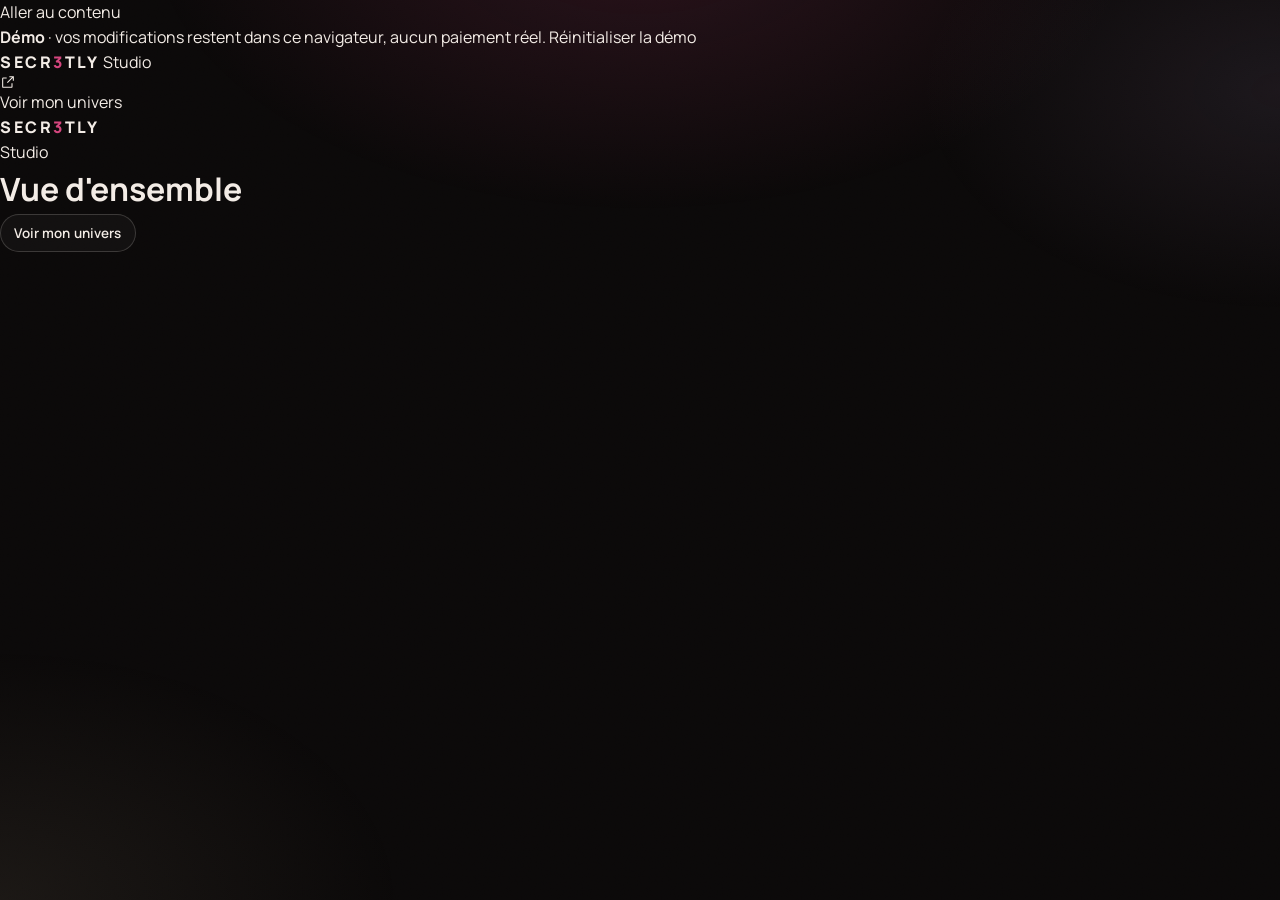
==== studio/index.html @ cb1bb9d2 "WIP : univers créateur, studio et styles du site (en cours) Co-Authored-By: Claude Opus 5.5 <noreply" ====
<!doctype html>
<html lang="fr">
<head>
<meta charset="utf-8">
<meta name="viewport" content="width=device-width, initial-scale=1, viewport-fit=cover">
<title>SECR3TLY Studio</title>
<meta name="description" content="SECR3TLY Studio — le back-office du créateur : univers, contenus, communauté, commerce, marketing, analytics.">
<meta name="theme-color" content="#0b0909">
<meta name="robots" content="noindex">
<link rel="icon" href="data:image/svg+xml,%3Csvg xmlns='http://www.w3.org/2000/svg' viewBox='0 0 64 64'%3E%3Crect width='64' height='64' rx='14' fill='%230b0909'/%3E%3Ctext x='32' y='45' font-family='Georgia,serif' font-size='40' text-anchor='middle' fill='%23d4467e'%3E3%3C/text%3E%3C/svg%3E">
<link rel="preconnect" href="https://fonts.googleapis.com">
<link rel="preconnect" href="https://fonts.gstatic.com" crossorigin>
<link href="https://fonts.googleapis.com/css2?family=Cormorant+Garamond:ital,wght@0,400;0,500;0,600;1,400;1,500&family=Manrope:wght@400;500;600;700;800&display=swap" rel="stylesheet">
<link rel="stylesheet" href="../assets/brand.css">
<link rel="stylesheet" href="studio.css">
</head>
<body class="studio">
<a class="skip" href="#main">Aller au contenu</a>
<div class="aura" aria-hidden="true"></div>
<div class="grain" aria-hidden="true"></div>

<div class="demo-banner" id="demoBanner" role="note">
  <span class="demo-dot" aria-hidden="true"></span>
  <span><strong>Démo</strong> · vos modifications restent dans ce navigateur, aucun paiement réel.</span>
  <button class="demo-reset" id="demoReset" type="button">Réinitialiser la démo</button>
</div>

<div class="shell">
  <aside class="side" id="side" aria-label="Navigation du Studio">
    <a class="side-brand" href="../" title="Retour à SECR3TLY">
      <span class="wordmark">SECR<span class="three">3</span>TLY</span>
      <span class="side-studio">Studio</span>
    </a>
    <div class="acct" id="acct"></div>
    <nav class="nav" id="nav"></nav>
    <div class="side-foot">
      <a class="side-view" id="viewUniverse" href="#" target="_blank" rel="noopener">
        <svg viewBox="0 0 24 24" width="16" height="16" fill="none" stroke="currentColor" stroke-width="1.6"><path d="M14 4h6v6M20 4l-9 9M18 14v5a1 1 0 0 1-1 1H5a1 1 0 0 1-1-1V7a1 1 0 0 1 1-1h5"/></svg>
        Voir mon univers
      </a>
      <div class="side-plan" id="sidePlan"></div>
    </div>
  </aside>

  <div class="main-wrap">
    <header class="topbar" id="topbar">
      <div class="tb-left">
        <a class="tb-brand" href="#/overview" aria-label="Studio — accueil"><span class="wordmark">SECR<span class="three">3</span>TLY</span></a>
        <div class="tb-titles">
          <div class="tb-eyebrow" id="tbEyebrow">Studio</div>
          <h1 class="tb-title" id="tbTitle">Vue d'ensemble</h1>
        </div>
      </div>
      <div class="tb-right">
        <span class="saved" id="saved" aria-live="polite"></span>
        <a class="btn btn-ghost btn-sm tb-view" id="tbView" href="#" target="_blank" rel="noopener">Voir mon univers</a>
        <button class="tb-acct" id="tbAcct" type="button" aria-label="Changer de compte"></button>
      </div>
    </header>
    <main class="main" id="main" tabindex="-1"></main>
  </div>
</div>

<nav class="tabbar" id="tabbar" aria-label="Navigation principale"></nav>
<div class="layer" id="layer"></div>

<script src="../assets/themes.js"></script>
<script src="../assets/data.js"></script>
<script src="../assets/ui.js"></script>
<script src="core.js"></script>
<script src="views/overview.js"></script>
<script src="views/universe.js"></script>
<script src="views/content.js"></script>
<script src="views/community.js"></script>
<script src="views/commerce.js"></script>
<script src="views/marketing.js"></script>
<script src="views/analytics.js"></script>
<script src="views/mediakit.js"></script>
<script src="views/collabs.js"></script>
<script src="views/copilot.js"></script>
<script src="views/settings.js"></script>
<script src="studio.js"></script>
</body>
</html>
---- assets/brand.css ----
/* =====================================================================
   SECR3TLY — Design system (marque plateforme)
   Luxury × Creator × Social × Exclusive — pas de néon, pas de "gaming".
   Utilisé par : landing, explore, studio. (Les pages créateur utilisent
   leur propre thème généré par assets/themes.js.)
   ===================================================================== */
:root{
  /* Palette de marque */
  --noir:        #0b0909;   /* noir profond */
  --noir-2:      #141011;   /* surfaces */
  --noir-3:      #1c1618;   /* surfaces élevées */
  --ivoire:      #f3ece6;   /* ivoire nacré (texte) */
  --ivoire-dim:  #b9aea8;   /* texte secondaire */
  --ivoire-mute: #7d7270;   /* texte tertiaire */
  --champagne:   #d9c3a0;
  --poudre:      #e8b4bc;   /* rose poudré */
  --vieux-rose:  #c0707f;
  --mauve:       #9c7fa6;
  --signature:   #d4467e;   /* la couleur du « 3 » */
  --signature-rgb: 212,70,126;
  --champagne-rgb: 217,195,160;
  --line:        rgba(243,236,230,.10);
  --line-2:      rgba(243,236,230,.18);
  --glass:       rgba(28,22,24,.62);

  --ok:#7fbf9a; --warn:#e0b36a; --err:#e07a7a;

  --grad-signature: linear-gradient(135deg,#e8b4bc 0%,#d4467e 55%,#9c7fa6 100%);
  --grad-nacre: linear-gradient(135deg,#fbf6f1 0%,#e9ddd4 45%,#d9c3a0 100%);

  --font-display: 'Cormorant Garamond','Cormorant',Georgia,serif;
  --font-ui: 'Manrope','Inter','Segoe UI',-apple-system,BlinkMacSystemFont,sans-serif;

  --r-sm:10px; --r:16px; --r-lg:24px; --r-xl:32px;
  --shadow: 0 20px 60px -20px rgba(0,0,0,.7);
  --ease: cubic-bezier(.22,.8,.2,1);
  --maxw: 1180px;
}

*{margin:0;padding:0;box-sizing:border-box}
[hidden]{display:none!important}
html{scroll-behavior:smooth;-webkit-text-size-adjust:100%}
body{font-family:var(--font-ui);background:var(--noir);color:var(--ivoire);line-height:1.55;
  -webkit-font-smoothing:antialiased;overflow-x:hidden;min-height:100vh}
a{color:inherit;text-decoration:none}
img,svg,video{display:block;max-width:100%}
button,input,select,textarea{font:inherit;color:inherit}
button{cursor:pointer;background:none;border:0}
::selection{background:var(--signature);color:#fff}
:focus-visible{outline:2px solid var(--poudre);outline-offset:3px;border-radius:6px}
@media (prefers-reduced-motion:reduce){*,*::before,*::after{animation:none!important;transition:none!important;scroll-behavior:auto!important}}

/* ---------- Typo ---------- */
.display{font-family:var(--font-display);font-weight:500;letter-spacing:-.01em;line-height:1.02}
.eyebrow{font-size:.72rem;letter-spacing:.28em;text-transform:uppercase;color:var(--champagne);font-weight:600}
.muted{color:var(--ivoire-dim)}
.sig{color:var(--signature)}
.nacre{background:var(--grad-nacre);-webkit-background-clip:text;background-clip:text;color:transparent}
.grad-text{background:var(--grad-signature);-webkit-background-clip:text;background-clip:text;color:transparent}

/* Wordmark texte (le 3 est la signature) */
.wordmark{font-family:var(--font-ui);font-weight:800;letter-spacing:.16em;text-transform:uppercase}
.wordmark .three{color:var(--signature)}
.wordmark-img{height:22px;width:auto;mix-blend-mode:screen}

/* ---------- Layout ---------- */
.container{width:100%;max-width:var(--maxw);margin:0 auto;padding:0 20px}
@media(min-width:760px){.container{padding:0 32px}}

/* ---------- Boutons ---------- */
.btn{display:inline-flex;align-items:center;justify-content:center;gap:.5em;padding:.9em 1.5em;border-radius:999px;
  font-weight:600;font-size:.95rem;letter-spacing:.01em;transition:transform .25s var(--ease),box-shadow .25s,background .25s,border-color .25s;white-space:nowrap}
.btn:active{transform:scale(.98)}
.btn-primary{background:var(--grad-nacre);color:#1a1214;box-shadow:0 10px 30px -10px rgba(var(--champagne-rgb),.55)}
.btn-primary:hover{transform:translateY(-2px);box-shadow:0 16px 40px -12px rgba(var(--champagne-rgb),.7)}
.btn-sig{background:var(--signature);color:#fff;box-shadow:0 10px 30px -12px rgba(var(--signature-rgb),.8)}
.btn-sig:hover{transform:translateY(-2px);filter:brightness(1.06)}
.btn-ghost{border:1px solid var(--line-2);color:var(--ivoire);background:rgba(243,236,230,.03)}
.btn-ghost:hover{border-color:var(--poudre);background:rgba(232,180,188,.06)}
.btn-sm{padding:.55em 1em;font-size:.84rem}

/* ---------- Surfaces ---------- */
.card{background:linear-gradient(180deg,rgba(243,236,230,.045),rgba(243,236,230,.015));border:1px solid var(--line);
  border-radius:var(--r-lg);padding:24px}
.glass{background:var(--glass);backdrop-filter:blur(18px) saturate(1.2);-webkit-backdrop-filter:blur(18px) saturate(1.2);border:1px solid var(--line)}
.chip{display:inline-flex;align-items:center;gap:.4em;padding:.3em .8em;border-radius:999px;font-size:.74rem;font-weight:600;
  border:1px solid var(--line-2);color:var(--ivoire-dim);letter-spacing:.02em}

/* Niveaux d'accès (utilisés partout) */
.lvl{display:inline-flex;align-items:center;gap:.35em;padding:.22em .7em;border-radius:999px;font-size:.66rem;font-weight:700;letter-spacing:.14em;text-transform:uppercase}
.lvl-public{background:rgba(243,236,230,.08);color:var(--ivoire)}
.lvl-members{background:rgba(217,195,160,.14);color:var(--champagne)}
.lvl-vip{background:rgba(212,70,126,.16);color:#f08fb3}
.lvl-private{background:rgba(156,127,166,.18);color:#c9b2d2}

/* ---------- Formulaires ---------- */
.field{display:flex;flex-direction:column;gap:6px}
.field label{font-size:.78rem;color:var(--ivoire-dim);font-weight:600}
.input,.select,.textarea{width:100%;background:rgba(243,236,230,.04);border:1px solid var(--line-2);border-radius:12px;padding:.7em .9em;outline:none;transition:border-color .2s}
.input:focus,.select:focus,.textarea:focus{border-color:var(--poudre)}
.textarea{min-height:96px;resize:vertical}
.select option{background:var(--noir-2)}

/* ---------- Fonds d'ambiance ---------- */
.aura{position:fixed;inset:0;z-index:-2;pointer-events:none;
  background:
    radial-gradient(55% 45% at 50% -8%, rgba(var(--signature-rgb),.16), transparent 70%),
    radial-gradient(40% 35% at 100% 10%, rgba(156,127,166,.12), transparent 70%),
    radial-gradient(45% 40% at 0% 100%, rgba(var(--champagne-rgb),.08), transparent 70%)}
.grain{position:fixed;inset:0;z-index:-1;opacity:.045;pointer-events:none;mix-blend-mode:overlay;
  background-image:url("data:image/svg+xml,%3Csvg xmlns='http://www.w3.org/2000/svg' width='140' height='140'%3E%3Cfilter id='n'%3E%3CfeTurbulence type='fractalNoise' baseFrequency='.85' numOctaves='3'/%3E%3C/filter%3E%3Crect width='100%25' height='100%25' filter='url(%23n)'/%3E%3C/svg%3E")}

/* ---------- Apparition au scroll ---------- */
.reveal{opacity:0;transform:translateY(24px);transition:opacity .9s var(--ease),transform .9s var(--ease)}
.reveal.in{opacity:1;transform:none}

/* ---------- Toast ---------- */
.toast{position:fixed;left:50%;bottom:24px;transform:translate(-50%,20px);opacity:0;z-index:999;padding:.8em 1.2em;border-radius:999px;
  background:var(--noir-3);border:1px solid var(--line-2);font-size:.88rem;transition:all .35s var(--ease);pointer-events:none;box-shadow:var(--shadow)}
.toast.show{opacity:1;transform:translate(-50%,0)}
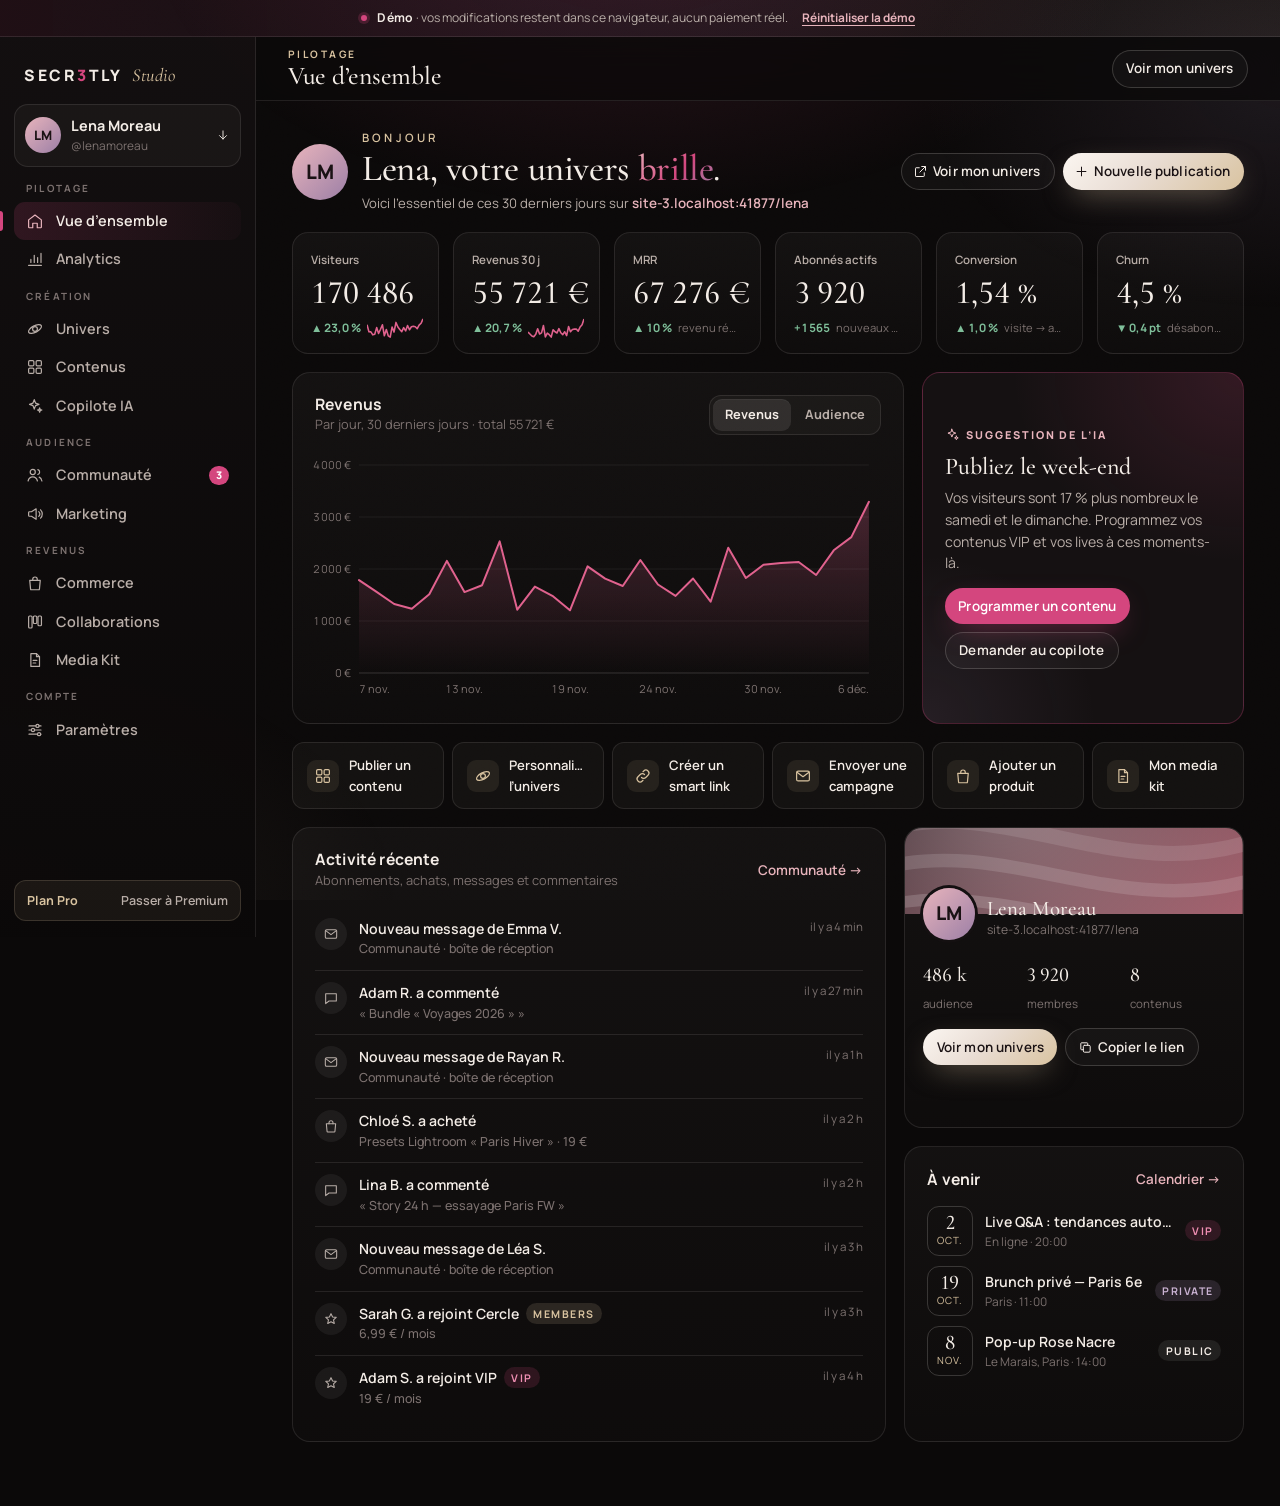
==== commit 5b7313db: "Studio créateur complet + univers : brouillons, programmation, réglages Studio (studio/) : vue d'ens" ====
--- a/studio/index.html
+++ b/studio/index.html
@@ -21,8 +21,8 @@
 
 <div class="demo-banner" id="demoBanner" role="note">
   <span class="demo-dot" aria-hidden="true"></span>
-  <span><strong>Démo</strong> · vos modifications restent dans ce navigateur, aucun paiement réel.</span>
-  <button class="demo-reset" id="demoReset" type="button">Réinitialiser la démo</button>
+  <span class="demo-txt"><strong>Démo</strong><span class="db-long"> · vos modifications restent dans ce navigateur, aucun paiement réel.</span><span class="db-short"> · données locales, sans paiement</span></span>
+  <button class="demo-reset" id="demoReset" type="button">Réinitialiser<span class="db-long"> la démo</span></button>
 </div>
 
 <div class="shell">
--- a/studio/studio.css
+++ b/studio/studio.css
@@ -0,0 +1,1041 @@
+/* =====================================================================
+   SECR3TLY Studio — back-office créateur
+   S'appuie sur ../assets/brand.css (tokens, boutons, champs, niveaux).
+   ===================================================================== */
+:root{
+  --side-w: 256px;
+  --top-h: 64px;
+  --tab-h: 66px;
+  --panel: linear-gradient(180deg,rgba(243,236,230,.04),rgba(243,236,230,.014));
+  --panel-solid: #151112;
+  --panel-2: rgba(243,236,230,.035);
+  --hover: rgba(243,236,230,.05);
+  --r-panel: 18px;
+  --ch-rose:#e0628e; --ch-mauve:#9a7fd6; --ch-gold:#b8863a;
+}
+html{scroll-padding-top:calc(var(--top-h) + 12px)}
+body.studio{font-size:15px;background:var(--noir)}
+body.has-dlg{overflow:hidden}
+.skip{position:absolute;left:-999px;top:8px;z-index:1000;background:var(--ivoire);color:var(--noir);padding:.5em 1em;border-radius:999px;font-weight:700}
+.skip:focus{left:12px}
+.ic{flex:none}
+h1,h2,h3,h4{font-weight:600;line-height:1.2}
+.serif{font-family:var(--font-display);font-weight:500;letter-spacing:-.01em}
+.small{font-size:.82rem}
+.xs{font-size:.74rem}
+.mute{color:var(--ivoire-mute)}
+.dim{color:var(--ivoire-dim)}
+.num{font-variant-numeric:tabular-nums}
+.nowrap{white-space:nowrap}
+.sr{position:absolute;width:1px;height:1px;overflow:hidden;clip:rect(0 0 0 0);white-space:nowrap}
+.row{display:flex;align-items:center;gap:10px}
+.row-wrap{display:flex;flex-wrap:wrap;align-items:center;gap:8px}
+.spacer{flex:1}
+.stack>*+*{margin-top:16px}
+.stack-sm>*+*{margin-top:10px}
+
+/* ---------- Bandeau démo ---------- */
+.demo-banner{display:flex;align-items:center;justify-content:center;gap:10px;flex-wrap:wrap;padding:7px 16px;font-size:.76rem;color:var(--ivoire-dim);
+  background:linear-gradient(90deg,rgba(var(--signature-rgb),.10),rgba(156,127,166,.08),rgba(var(--champagne-rgb),.07));border-bottom:1px solid var(--line);text-align:center}
+.demo-banner strong{color:var(--ivoire);font-weight:700;letter-spacing:.04em}
+.demo-dot{width:6px;height:6px;border-radius:50%;background:var(--signature);box-shadow:0 0 0 3px rgba(var(--signature-rgb),.2)}
+.demo-reset{font-size:.74rem;font-weight:700;color:var(--poudre);text-decoration:underline;text-underline-offset:3px;padding:2px 4px}
+.demo-reset:hover{color:var(--ivoire)}
+
+/* ---------- Coque ---------- */
+.shell{display:block;min-height:calc(100vh - 34px)}
+.side{display:none}
+.main-wrap{min-width:0}
+.topbar{position:sticky;top:0;z-index:40;display:flex;align-items:center;justify-content:space-between;gap:12px;height:var(--top-h);padding:0 16px;
+  background:rgba(11,9,9,.78);backdrop-filter:blur(18px) saturate(1.3);-webkit-backdrop-filter:blur(18px) saturate(1.3);border-bottom:1px solid var(--line)}
+.tb-left{display:flex;align-items:center;gap:14px;min-width:0}
+.tb-brand{display:none}
+.tb-titles{min-width:0}
+.tb-eyebrow{font-size:.64rem;letter-spacing:.24em;text-transform:uppercase;color:var(--champagne);font-weight:700}
+.tb-title{font-family:var(--font-display);font-weight:500;font-size:1.6rem;line-height:1.05;letter-spacing:-.01em;white-space:nowrap;overflow:hidden;text-overflow:ellipsis}
+.tb-right{display:flex;align-items:center;gap:10px;flex:none}
+.tb-view{display:none}
+.tb-acct{border-radius:50%;display:flex}
+.tb-acct:focus-visible{outline-offset:2px}
+.main{padding:20px 16px calc(var(--tab-h) + 36px + env(safe-area-inset-bottom));max-width:1320px;margin:0 auto;outline:none}
+
+.saved{display:inline-flex;align-items:center;gap:6px;font-size:.74rem;font-weight:600;color:var(--ivoire-mute);transition:opacity .6s}
+.saved.is-saved{color:var(--ok)}
+.saved.is-rest{opacity:.55;color:var(--ivoire-mute)}
+.saved.is-error{color:var(--warn)}
+.saved-dot{width:6px;height:6px;border-radius:50%;background:currentColor;animation:pulse 1s infinite}
+@keyframes pulse{50%{opacity:.3}}
+
+/* Sidebar (desktop) */
+@media(min-width:1024px){
+  .shell{display:grid;grid-template-columns:var(--side-w) minmax(0,1fr)}
+  .side{display:flex;flex-direction:column;position:sticky;top:0;height:100vh;overflow-y:auto;border-right:1px solid var(--line);
+    background:linear-gradient(180deg,rgba(20,16,17,.92),rgba(11,9,9,.92));padding:20px 14px 16px;scrollbar-width:thin}
+  .topbar{padding:0 32px}
+  .tb-view{display:inline-flex}
+  .tb-acct{display:none}
+  .main{padding:28px 36px 64px}
+  .tabbar{display:none!important}
+}
+.side-brand{display:flex;align-items:baseline;gap:10px;padding:4px 10px 18px}
+.side-brand .wordmark{font-size:.98rem}
+.side-studio{font-family:var(--font-display);font-style:italic;font-size:1.15rem;color:var(--champagne)}
+.acct-btn{display:flex;align-items:center;gap:10px;width:100%;padding:10px;border-radius:14px;border:1px solid var(--line);background:var(--panel-2);text-align:left;transition:border-color .2s,background .2s}
+.acct-btn:hover{border-color:var(--line-2);background:var(--hover)}
+.acct-txt{display:flex;flex-direction:column;min-width:0;flex:1}
+.acct-n{font-weight:700;font-size:.9rem;white-space:nowrap;overflow:hidden;text-overflow:ellipsis}
+.acct-h{font-size:.74rem;color:var(--ivoire-mute);white-space:nowrap;overflow:hidden;text-overflow:ellipsis}
+.nav{margin-top:18px;flex:1}
+.nav-g+.nav-g{margin-top:14px}
+.nav-gt{font-size:.62rem;letter-spacing:.22em;text-transform:uppercase;color:var(--ivoire-mute);font-weight:700;padding:0 12px 6px}
+.nav-i{display:flex;align-items:center;gap:12px;padding:9px 12px;border-radius:11px;color:var(--ivoire-dim);font-weight:600;font-size:.9rem;position:relative;transition:background .2s,color .2s}
+.nav-i:hover{background:var(--hover);color:var(--ivoire)}
+.nav-i.on{background:linear-gradient(90deg,rgba(var(--signature-rgb),.16),rgba(var(--signature-rgb),.03));color:var(--ivoire)}
+.nav-i.on::before{content:"";position:absolute;left:-14px;top:9px;bottom:9px;width:3px;border-radius:0 3px 3px 0;background:var(--signature)}
+.nav-i.on .ic{color:var(--poudre)}
+.nav-badge{margin-left:auto;font-size:.66rem;font-weight:800;background:var(--signature);color:#fff;border-radius:999px;padding:1px 7px}
+.side-foot{margin-top:18px;display:flex;flex-direction:column;gap:10px}
+.side-view{display:flex;align-items:center;gap:8px;justify-content:center;padding:10px;border-radius:12px;border:1px solid var(--line-2);font-weight:600;font-size:.86rem;transition:border-color .2s}
+.side-view:hover{border-color:var(--poudre)}
+.plan-pill{display:flex;justify-content:space-between;align-items:center;padding:10px 12px;border-radius:12px;background:rgba(var(--champagne-rgb),.07);border:1px solid rgba(var(--champagne-rgb),.18);font-size:.78rem;font-weight:700;color:var(--champagne)}
+.plan-pill em{font-style:normal;color:var(--ivoire-dim);font-weight:600}
+
+/* Barre d'onglets (mobile) */
+.tabbar{position:fixed;left:0;right:0;bottom:0;z-index:50;display:grid;grid-template-columns:repeat(5,1fr);height:calc(var(--tab-h) + env(safe-area-inset-bottom));padding:6px 6px env(safe-area-inset-bottom);
+  background:rgba(14,11,12,.88);backdrop-filter:blur(20px) saturate(1.3);-webkit-backdrop-filter:blur(20px) saturate(1.3);border-top:1px solid var(--line)}
+.tab{display:flex;flex-direction:column;align-items:center;justify-content:center;gap:4px;font-size:.66rem;font-weight:700;color:var(--ivoire-mute);border-radius:12px;min-width:0}
+.tab span{max-width:100%;white-space:nowrap;overflow:hidden;text-overflow:ellipsis;padding:0 2px}
+.tab.on{color:var(--ivoire)}
+.tab.on .ic{color:var(--poudre)}
+
+/* ---------- Surfaces ---------- */
+.panel{background:var(--panel);border:1px solid var(--line);border-radius:var(--r-panel);padding:18px;min-width:0}
+@media(min-width:760px){.panel{padding:22px}}
+.panel-h{display:flex;align-items:center;justify-content:space-between;gap:12px;margin-bottom:16px;flex-wrap:wrap}
+.panel-t{font-size:.98rem;font-weight:700;letter-spacing:.01em}
+.panel-d{font-size:.8rem;color:var(--ivoire-mute);margin-top:2px}
+.panel-flush{padding:0;overflow:hidden}
+.panel-flush>.panel-h{padding:18px 18px 0}
+.sec-h{display:flex;align-items:flex-end;justify-content:space-between;gap:16px;flex-wrap:wrap;margin-bottom:18px}
+.sec-t{font-family:var(--font-display);font-size:1.9rem;font-weight:500;line-height:1.05}
+.sec-d{color:var(--ivoire-dim);font-size:.9rem;margin-top:4px;max-width:60ch}
+.grid{display:grid;gap:14px}
+@media(min-width:760px){.grid{gap:18px}}
+.g2,.g3,.g4{display:grid;gap:14px;grid-template-columns:minmax(0,1fr)}
+@media(min-width:760px){.g2{grid-template-columns:repeat(2,minmax(0,1fr))}.g3{grid-template-columns:repeat(2,minmax(0,1fr))}.g4{grid-template-columns:repeat(2,minmax(0,1fr))}.g2,.g3,.g4{gap:18px}}
+@media(min-width:1180px){.g3{grid-template-columns:repeat(3,minmax(0,1fr))}.g4{grid-template-columns:repeat(4,minmax(0,1fr))}}
+.split{display:grid;gap:14px;grid-template-columns:minmax(0,1fr)}
+@media(min-width:1100px){.split{grid-template-columns:minmax(0,1.75fr) minmax(0,1fr);gap:18px}}
+.mt{margin-top:14px}
+@media(min-width:760px){.mt{margin-top:18px}}
+.mt-l{margin-top:28px}
+.hr{height:1px;background:var(--line);margin:16px 0;border:0}
+
+/* ---------- Boutons ---------- */
+.btn-danger{background:rgba(224,122,122,.14);color:#f2a3a3;border:1px solid rgba(224,122,122,.35)}
+.btn-danger:hover{background:rgba(224,122,122,.22)}
+.btn-xs{padding:.4em .8em;font-size:.76rem}
+.btn .ic{margin:0 -2px}
+.btn[disabled]{opacity:.45;pointer-events:none}
+.icon-btn{display:inline-flex;align-items:center;justify-content:center;width:36px;height:36px;border-radius:10px;color:var(--ivoire-dim);border:1px solid transparent;transition:background .2s,color .2s,border-color .2s;flex:none}
+.icon-btn:hover{background:var(--hover);color:var(--ivoire);border-color:var(--line)}
+.icon-btn[disabled]{opacity:.3;pointer-events:none}
+.icon-btn.danger:hover{color:var(--err)}
+.icon-btn.sm{width:30px;height:30px;border-radius:8px}
+.link-btn{color:var(--poudre);font-weight:600;font-size:.84rem}
+.link-btn:hover{color:var(--ivoire)}
+
+/* ---------- Onglets / segments ---------- */
+.subtabs{display:flex;gap:4px;overflow-x:auto;scrollbar-width:none;margin:0 -16px 20px;padding:0 16px;-webkit-mask:linear-gradient(90deg,transparent,#000 16px,#000 calc(100% - 16px),transparent)}
+.subtabs::-webkit-scrollbar{display:none}
+@media(min-width:760px){.subtabs{margin:0 0 22px;padding:4px;border:1px solid var(--line);border-radius:14px;background:var(--panel-2);width:max-content;max-width:100%;-webkit-mask:none}}
+.subtab{display:inline-flex;align-items:center;gap:7px;padding:8px 14px;border-radius:10px;font-weight:600;font-size:.86rem;color:var(--ivoire-dim);white-space:nowrap;border:1px solid var(--line);background:var(--panel-2)}
+@media(min-width:760px){.subtab{border:0;background:none}}
+.subtab:hover{color:var(--ivoire)}
+.subtab.on{background:rgba(243,236,230,.09);color:var(--ivoire);border-color:var(--line-2)}
+.subtab-n{font-size:.7rem;color:var(--ivoire-mute);font-weight:700}
+.seg{display:inline-flex;padding:3px;border-radius:12px;border:1px solid var(--line);background:var(--panel-2);gap:2px;max-width:100%;overflow-x:auto;scrollbar-width:none}
+.seg::-webkit-scrollbar{display:none}
+.seg-b{display:inline-flex;align-items:center;gap:6px;padding:6px 12px;border-radius:9px;font-size:.8rem;font-weight:700;color:var(--ivoire-dim);white-space:nowrap}
+.seg-b:hover{color:var(--ivoire)}
+.seg-b.on{background:rgba(243,236,230,.1);color:var(--ivoire);box-shadow:0 1px 0 rgba(255,255,255,.05) inset}
+.seg-full{display:flex;width:100%}.seg-full .seg-b{flex:1;justify-content:center}
+
+/* ---------- Champs ---------- */
+.fgrid{display:grid;gap:14px;grid-template-columns:minmax(0,1fr)}
+@media(min-width:600px){.fgrid{grid-template-columns:repeat(2,minmax(0,1fr))}.fgrid .full{grid-column:1/-1}}
+.fgrid-3{display:grid;gap:12px;grid-template-columns:repeat(2,minmax(0,1fr))}
+@media(min-width:600px){.fgrid-3{grid-template-columns:repeat(3,minmax(0,1fr))}}
+.field .hint{font-size:.74rem;color:var(--ivoire-mute)}
+.field-top{display:flex;justify-content:space-between;align-items:baseline;gap:8px}
+.cnt{font-size:.72rem;color:var(--ivoire-mute);font-variant-numeric:tabular-nums}
+.cnt.good{color:var(--ok)}.cnt.over{color:var(--err)}
+.input,.select,.textarea{font-size:.92rem;background:rgba(243,236,230,.035)}
+.input::placeholder,.textarea::placeholder{color:var(--ivoire-mute)}
+.input-sm{padding:.5em .75em;font-size:.86rem;border-radius:10px}
+.select{appearance:none;-webkit-appearance:none;padding-right:2.2em;background-image:url("data:image/svg+xml,%3Csvg xmlns='http://www.w3.org/2000/svg' width='12' height='12' viewBox='0 0 24 24' fill='none' stroke='%23b9aea8' stroke-width='2.4'%3E%3Cpath d='M6 9l6 6 6-6'/%3E%3C/svg%3E");background-repeat:no-repeat;background-position:right .8em center}
+.input-ic{position:relative}
+.input-ic .ic{position:absolute;left:12px;top:50%;transform:translateY(-50%);color:var(--ivoire-mute);pointer-events:none}
+.input-ic .input{padding-left:38px}
+.input-group{display:flex;align-items:stretch}
+.input-group .addon{display:flex;align-items:center;padding:0 .8em;border:1px solid var(--line-2);border-right:0;border-radius:12px 0 0 12px;color:var(--ivoire-mute);font-size:.85rem;background:rgba(243,236,230,.02);white-space:nowrap}
+.input-group .input{border-radius:0 12px 12px 0;min-width:0}
+input[type=range]{width:100%;accent-color:var(--signature);height:24px}
+input[type=color]{-webkit-appearance:none;appearance:none;width:36px;height:36px;border:1px solid var(--line-2);border-radius:10px;padding:3px;background:none;cursor:pointer;flex:none}
+input[type=color]::-webkit-color-swatch-wrapper{padding:0}
+input[type=color]::-webkit-color-swatch{border:0;border-radius:7px}
+input[type=checkbox].cb{width:18px;height:18px;accent-color:var(--signature);cursor:pointer;flex:none}
+
+/* Interrupteur */
+.tgl{display:flex;align-items:center;justify-content:space-between;gap:14px;padding:12px 0;cursor:pointer;position:relative}
+.tgl+.tgl{border-top:1px solid var(--line)}
+.tgl-txt{display:flex;flex-direction:column;min-width:0}
+.tgl-l{font-weight:600;font-size:.9rem}
+.tgl-d{font-size:.78rem;color:var(--ivoire-mute);margin-top:2px}
+.tgl-in{position:absolute;opacity:0;width:1px;height:1px}
+.tgl-ui{width:42px;height:24px;border-radius:999px;background:rgba(243,236,230,.14);position:relative;flex:none;transition:background .25s}
+.tgl-ui::after{content:"";position:absolute;top:3px;left:3px;width:18px;height:18px;border-radius:50%;background:var(--ivoire);transition:transform .25s var(--ease)}
+.tgl-in:checked+.tgl-ui{background:var(--signature)}
+.tgl-in:checked+.tgl-ui::after{transform:translateX(18px)}
+.tgl-in:focus-visible+.tgl-ui{outline:2px solid var(--poudre);outline-offset:3px}
+
+/* Chips filtres */
+.fchips{display:flex;gap:6px;overflow-x:auto;scrollbar-width:none;padding-bottom:2px}
+.fchips::-webkit-scrollbar{display:none}
+.fchip{display:inline-flex;align-items:center;gap:6px;padding:.42em .9em;border-radius:999px;border:1px solid var(--line-2);font-size:.8rem;font-weight:600;color:var(--ivoire-dim);white-space:nowrap;transition:all .2s}
+.fchip:hover{color:var(--ivoire);border-color:var(--ivoire-mute)}
+.fchip.on{background:var(--ivoire);color:var(--noir);border-color:var(--ivoire)}
+.fchip b{font-weight:800;opacity:.7;font-size:.72rem}
+
+/* ---------- Avatars, visuels ---------- */
+.avatar{display:inline-flex;align-items:center;justify-content:center;border-radius:50%;overflow:hidden;color:#1a1214;font-weight:800;letter-spacing:.02em;flex:none;position:relative}
+.avatar img{width:100%;height:100%;object-fit:cover}
+.artbox{position:relative;overflow:hidden;border-radius:12px;background:var(--noir-3)}
+.artbox .art{position:absolute;inset:0;width:100%;height:100%}
+
+/* ---------- KPI ---------- */
+.kpis{display:grid;gap:10px;grid-template-columns:repeat(2,minmax(0,1fr))}
+@media(min-width:760px){.kpis{gap:14px;grid-template-columns:repeat(3,minmax(0,1fr))}}
+@media(min-width:1280px){.kpis.k6{grid-template-columns:repeat(6,minmax(0,1fr))}}
+.kpi{position:relative;padding:14px 14px 12px;border-radius:16px;border:1px solid var(--line);background:var(--panel);overflow:hidden;min-width:0}
+@media(min-width:760px){.kpi{padding:18px 18px 14px}}
+.kpi-l{font-size:.72rem;color:var(--ivoire-dim);font-weight:600;display:flex;align-items:center;gap:6px;white-space:nowrap;overflow:hidden;text-overflow:ellipsis}
+.kpi-v{font-family:var(--font-display);font-size:1.75rem;font-weight:500;line-height:1.1;margin-top:6px;font-variant-numeric:lining-nums tabular-nums;white-space:nowrap}
+@media(min-width:760px){.kpi-v{font-size:2.05rem}}
+.kpi-f{display:flex;align-items:center;justify-content:space-between;gap:6px;margin-top:6px;min-height:22px}
+.kpi-s{font-size:.7rem;color:var(--ivoire-mute);white-space:nowrap;overflow:hidden;text-overflow:ellipsis}
+.kpi .spark{width:56px;height:22px;flex:none}
+.delta{font-size:.72rem;font-weight:700;white-space:nowrap;font-variant-numeric:tabular-nums}
+.delta.up{color:var(--ok)}.delta.down{color:var(--err)}
+
+/* ---------- Graphiques ---------- */
+.chart{position:relative;min-height:120px}
+.ch-box{position:relative}
+.chart-svg{display:block;overflow:visible;touch-action:pan-y;outline:none}
+.chart-svg:focus-visible{outline:2px solid var(--poudre);outline-offset:4px;border-radius:6px}
+.ch-grid{stroke:rgba(243,236,230,.07);stroke-width:1}
+.ch-grid.base{stroke:rgba(243,236,230,.18)}
+.ch-y,.ch-x{fill:var(--ivoire-mute);font-size:11px;font-family:var(--font-ui);font-variant-numeric:tabular-nums}
+.ch-cross{stroke:rgba(243,236,230,.35);stroke-width:1;stroke-dasharray:3 3}
+.ch-bar{transition:opacity .15s}
+.ch-tip{position:absolute;left:0;top:0;pointer-events:none;opacity:0;transition:opacity .15s;background:rgba(20,16,17,.96);border:1px solid var(--line-2);border-radius:12px;padding:9px 11px;font-size:.78rem;min-width:150px;box-shadow:var(--shadow);z-index:3}
+.ch-tip.on{opacity:1}
+.ch-tip-d{font-size:.7rem;color:var(--ivoire-mute);margin-bottom:5px;font-weight:600}
+.ch-tip-r{display:flex;align-items:center;gap:7px}
+.ch-tip-r+.ch-tip-r{margin-top:3px}
+.ch-tip-r i,.ch-key i{width:9px;height:9px;border-radius:3px;flex:none}
+.ch-tip-r span{color:var(--ivoire-dim);flex:1}
+.ch-tip-r b{font-weight:700;font-variant-numeric:tabular-nums}
+.ch-legend{display:flex;gap:14px;flex-wrap:wrap;margin-bottom:10px}
+.ch-key{display:inline-flex;align-items:center;gap:7px;font-size:.78rem;color:var(--ivoire-dim);font-weight:600}
+.hbars{list-style:none;display:flex;flex-direction:column;gap:12px}
+.hbar-top{display:flex;justify-content:space-between;gap:10px;font-size:.84rem;margin-bottom:6px}
+.hbar-l{color:var(--ivoire-dim);min-width:0;overflow:hidden;text-overflow:ellipsis;white-space:nowrap}
+.hbar-v{font-weight:700;font-variant-numeric:tabular-nums;white-space:nowrap}
+.hbar-track{height:6px;border-radius:999px;background:rgba(243,236,230,.06);overflow:hidden}
+.hbar-fill{display:block;height:100%;border-radius:999px;background:var(--ch-rose)}
+
+/* ---------- Tableaux ---------- */
+.tbl-wrap{overflow-x:auto;-webkit-overflow-scrolling:touch}
+.tbl{width:100%;border-collapse:collapse;font-size:.86rem}
+.tbl th{text-align:left;font-size:.68rem;letter-spacing:.14em;text-transform:uppercase;color:var(--ivoire-mute);font-weight:700;padding:10px 14px;border-bottom:1px solid var(--line);white-space:nowrap}
+.tbl td{padding:12px 14px;border-bottom:1px solid var(--line);vertical-align:middle}
+.tbl tr:last-child td{border-bottom:0}
+.tbl tbody tr{transition:background .15s}
+.tbl tbody tr:hover{background:rgba(243,236,230,.025)}
+.tbl .r{text-align:right}
+.tbl tr.sel{background:rgba(var(--signature-rgb),.06)}
+/* Tables → cartes en mobile */
+@media(max-width:759px){
+  .tbl-cards thead{display:none}
+  .tbl-cards,.tbl-cards tbody,.tbl-cards tr,.tbl-cards td{display:block;width:100%}
+  .tbl-cards tr{padding:12px 14px;border-bottom:1px solid var(--line);position:relative}
+  .tbl-cards tr:last-child{border-bottom:0}
+  .tbl-cards td{border:0;padding:3px 0;display:flex;justify-content:space-between;align-items:center;gap:12px;text-align:right}
+  .tbl-cards td[data-l]::before{content:attr(data-l);font-size:.72rem;color:var(--ivoire-mute);font-weight:600;text-align:left;flex:none}
+  .tbl-cards td.td-main{display:flex;justify-content:flex-start;text-align:left;padding-bottom:6px}
+  .tbl-cards td.td-main::before{display:none}
+  .tbl-cards td.td-act{justify-content:flex-end;padding-top:6px}
+  .tbl-cards td.td-act::before{display:none}
+  .tbl-cards .r{text-align:right}
+}
+.cell-main{display:flex;align-items:center;gap:12px;min-width:0}
+.cell-main .t{font-weight:600;white-space:nowrap;overflow:hidden;text-overflow:ellipsis}
+.cell-main .s{font-size:.75rem;color:var(--ivoire-mute)}
+.thumb{width:42px;height:42px;border-radius:10px;flex:none}
+.pill{display:inline-flex;align-items:center;gap:5px;padding:.2em .65em;border-radius:999px;font-size:.72rem;font-weight:700;white-space:nowrap}
+.pill-ok{background:rgba(127,191,154,.13);color:var(--ok)}
+.pill-warn{background:rgba(224,179,106,.13);color:var(--warn)}
+.pill-err{background:rgba(224,122,122,.13);color:var(--err)}
+.pill-mute{background:rgba(243,236,230,.07);color:var(--ivoire-dim)}
+.pill-sig{background:rgba(var(--signature-rgb),.15);color:#f08fb3}
+.pill .dot{width:6px;height:6px;border-radius:50%;background:currentColor}
+.tag{display:inline-block;padding:.12em .55em;border-radius:6px;font-size:.7rem;font-weight:600;background:rgba(243,236,230,.06);color:var(--ivoire-dim);white-space:nowrap}
+
+/* ---------- États vides ---------- */
+.empty{text-align:center;padding:40px 20px;display:flex;flex-direction:column;align-items:center;gap:8px}
+.empty-ic{width:52px;height:52px;border-radius:16px;display:flex;align-items:center;justify-content:center;background:rgba(var(--signature-rgb),.1);color:var(--poudre);border:1px solid rgba(var(--signature-rgb),.2);margin-bottom:6px}
+.empty-t{font-family:var(--font-display);font-size:1.4rem;font-weight:500}
+.empty-p{color:var(--ivoire-dim);font-size:.88rem;max-width:42ch}
+.empty .btn{margin-top:10px}
+
+/* ---------- Dialogues ---------- */
+.layer{position:relative;z-index:100}
+.dlg-back{position:fixed;inset:0;z-index:100;background:rgba(5,3,4,.62);backdrop-filter:blur(6px);-webkit-backdrop-filter:blur(6px);display:flex;align-items:flex-end;justify-content:center;opacity:0;transition:opacity .22s}
+.dlg-back.in{opacity:1}
+.dlg{width:100%;max-height:92vh;max-height:92dvh;display:flex;flex-direction:column;background:linear-gradient(180deg,#1b1517,#141011);border:1px solid var(--line-2);border-radius:24px 24px 0 0;box-shadow:0 -20px 80px -20px rgba(0,0,0,.8);
+  transform:translateY(30px);transition:transform .28s var(--ease)}
+.dlg-back.in .dlg{transform:none}
+.dlg-head{position:relative;padding:20px 60px 14px 20px;border-bottom:1px solid var(--line)}
+.dlg-head::before{content:"";position:absolute;top:8px;left:50%;width:38px;height:4px;margin-left:-19px;border-radius:4px;background:rgba(243,236,230,.18)}
+.dlg-title{font-family:var(--font-display);font-size:1.55rem;font-weight:500;line-height:1.1}
+.dlg-sub{font-size:.84rem;color:var(--ivoire-dim);margin-top:4px}
+.dlg-x{position:absolute;right:12px;top:14px}
+.dlg-body{padding:18px 20px;overflow-y:auto;flex:1;overscroll-behavior:contain}
+.dlg-foot{display:flex;justify-content:flex-end;align-items:center;gap:10px;padding:14px 20px calc(14px + env(safe-area-inset-bottom));border-top:1px solid var(--line);flex-wrap:wrap}
+.dlg-foot .spacer{flex:1}
+@media(min-width:760px){
+  .dlg-back{align-items:center;padding:24px}
+  .dlg{max-width:580px;border-radius:24px;box-shadow:var(--shadow);transform:translateY(14px) scale(.985)}
+  .dlg-wide{max-width:860px}
+  .dlg-sm{max-width:460px}
+  .dlg-head::before{display:none}
+  .dlg-head{padding:22px 64px 16px 24px}
+  .dlg-body{padding:20px 24px}
+  .dlg-foot{padding:16px 24px}
+  .dlg-drawer{justify-content:flex-end;padding:0;align-items:stretch}
+  .dlg-drawer .dlg{max-width:480px;max-height:none;height:100%;border-radius:0;border-width:0 0 0 1px;transform:translateX(40px)}
+  .dlg-drawer.in .dlg{transform:none}
+}
+.confirm-p{color:var(--ivoire-dim)}
+
+/* Feuille « Plus » et comptes */
+.more-grid{display:grid;grid-template-columns:repeat(3,1fr);gap:10px}
+.more-i{display:flex;flex-direction:column;align-items:center;justify-content:center;gap:8px;padding:16px 6px;border-radius:16px;border:1px solid var(--line);background:var(--panel-2);font-size:.78rem;font-weight:700;text-align:center;color:var(--ivoire-dim)}
+.more-i .ic{color:var(--poudre)}
+.more-i.on{border-color:rgba(var(--signature-rgb),.5);color:var(--ivoire)}
+.more-foot{display:flex;gap:8px;flex-wrap:wrap;margin-top:16px}
+.more-foot .btn{flex:1}
+.acct-list{display:flex;flex-direction:column;gap:6px}
+.acct-row{display:flex;align-items:center;gap:12px;padding:10px;border-radius:14px;text-align:left;border:1px solid transparent}
+.acct-row:hover{background:var(--hover)}
+.acct-row.on{border-color:var(--line-2);background:var(--panel-2)}
+.acct-on{color:var(--ok)}
+
+/* Toast au-dessus de la tabbar en mobile */
+@media(max-width:1023px){.toast{bottom:calc(var(--tab-h) + 18px + env(safe-area-inset-bottom))}}
+.toast{z-index:200}
+
+/* =====================================================================
+   Utilitaires complémentaires
+   ===================================================================== */
+.grow{flex:1;min-width:0}
+.mt-xs{margin-top:8px}
+.center{text-align:center}
+.ellip{white-space:nowrap;overflow:hidden;text-overflow:ellipsis}
+.ok{color:var(--ok)}.no{color:var(--err)}
+code{font-family:ui-monospace,SFMono-Regular,Menlo,monospace;font-size:.82em;background:rgba(243,236,230,.06);padding:.15em .45em;border-radius:6px;word-break:break-all}
+.input.invalid{border-color:var(--err)}
+.spin{width:13px;height:13px;border-radius:50%;border:2px solid currentColor;border-right-color:transparent;animation:rot .7s linear infinite;display:inline-block}
+@keyframes rot{to{transform:rotate(360deg)}}
+.checks{list-style:none;display:flex;flex-direction:column;gap:8px;font-size:.86rem;color:var(--ivoire-dim)}
+.checks li{display:flex;gap:8px;align-items:flex-start}
+.checks .ic{color:var(--ok);margin-top:3px}
+.kv{display:grid;gap:6px}
+.kv div{display:flex;justify-content:space-between;gap:12px;font-size:.86rem;border-bottom:1px dashed var(--line);padding-bottom:6px}
+.kv dt{color:var(--ivoire-mute)}.kv dd{font-weight:600;text-align:right}
+.toolbar{display:flex;flex-direction:column;gap:10px}
+.tb-filters{display:flex;gap:8px;flex-wrap:wrap;align-items:center}
+.tb-filters .input-ic{min-width:180px}
+.tb-filters .select{width:auto;flex:1 1 130px}
+@media(min-width:1100px){.toolbar{flex-direction:row;align-items:center;justify-content:space-between}.tb-filters{flex-wrap:nowrap}.tb-filters .select{flex:none}}
+
+/* =====================================================================
+   Vue d'ensemble
+   ===================================================================== */
+.ov-hero{display:flex;flex-direction:column;gap:16px}
+.ov-hero-l{display:flex;gap:14px;align-items:center}
+.ov-hello{font-family:var(--font-display);font-weight:500;font-size:1.75rem;line-height:1.08;letter-spacing:-.01em;margin:2px 0 4px}
+.ov-hero-r{display:flex;gap:8px;flex-wrap:wrap}
+@media(min-width:900px){.ov-hero{flex-direction:row;align-items:center;justify-content:space-between}.ov-hello{font-size:2.3rem}}
+.ai-card{position:relative;overflow:hidden;border-color:rgba(var(--signature-rgb),.28);background:radial-gradient(120% 90% at 100% 0%,rgba(var(--signature-rgb),.16),transparent 60%),radial-gradient(90% 80% at 0% 100%,rgba(156,127,166,.12),transparent 60%),var(--panel-solid)}
+.ai-badge{display:inline-flex;align-items:center;gap:6px;font-size:.68rem;letter-spacing:.18em;text-transform:uppercase;font-weight:800;color:var(--poudre)}
+.ai-t{font-family:var(--font-display);font-size:1.5rem;font-weight:500;margin:10px 0 6px;line-height:1.15}
+.ai-d{color:var(--ivoire-dim);font-size:.88rem;margin-bottom:14px}
+.qa{display:grid;grid-template-columns:repeat(2,minmax(0,1fr));gap:8px}
+.qa-i{display:flex;align-items:center;gap:10px;padding:11px;border-radius:12px;border:1px solid var(--line);background:var(--panel-2);font-size:.82rem;font-weight:600;transition:border-color .2s,background .2s;min-width:0}
+.qa-i span:last-child{min-width:0;overflow:hidden;text-overflow:ellipsis}
+.qa-i:hover{border-color:var(--line-2);background:var(--hover)}
+.qa-ic{width:32px;height:32px;border-radius:9px;display:flex;align-items:center;justify-content:center;background:rgba(var(--champagne-rgb),.09);color:var(--champagne);flex:none}
+.feed{list-style:none}
+.feed-i{display:flex;align-items:flex-start;gap:12px;padding:11px 0;border-bottom:1px solid var(--line)}
+.feed-i:last-child{border-bottom:0}
+.feed-ic{width:32px;height:32px;border-radius:50%;display:flex;align-items:center;justify-content:center;background:rgba(243,236,230,.06);color:var(--ivoire-dim);flex:none}
+.feed-ic.real{background:rgba(var(--signature-rgb),.15);color:var(--poudre)}
+.feed-t{flex:1;min-width:0;font-size:.88rem;font-weight:600}
+.feed-t .lvl{margin-left:4px;vertical-align:1px}
+.feed-s{font-size:.78rem;color:var(--ivoire-mute);font-weight:500;overflow:hidden;text-overflow:ellipsis;white-space:nowrap}
+.feed-at{font-size:.72rem;color:var(--ivoire-mute);white-space:nowrap}
+.uni-card{padding:0;overflow:hidden}
+.uni-cover{height:86px;position:relative}
+.uni-cover .art{width:100%;height:100%}
+.uni-body{display:flex;align-items:flex-end;gap:12px;padding:0 18px;margin-top:-26px;position:relative}
+.uni-body .avatar{box-shadow:0 0 0 3px var(--noir-2)}
+.uni-n{font-family:var(--font-display);font-size:1.3rem;font-weight:500;line-height:1.1}
+.uni-u{font-size:.76rem;color:var(--ivoire-mute);word-break:break-all}
+.uni-stats{display:grid;grid-template-columns:repeat(3,1fr);gap:8px;padding:14px 18px;margin-top:6px}
+.uni-stats b{display:block;font-family:var(--font-display);font-size:1.25rem;font-weight:500}
+.uni-stats span{font-size:.72rem;color:var(--ivoire-mute)}
+.uni-card .row-wrap{padding:0 18px 18px}
+.upc{list-style:none;display:flex;flex-direction:column;gap:10px}
+.upc-i{display:flex;align-items:center;gap:12px}
+.upc-d{width:46px;height:50px;border-radius:12px;border:1px solid var(--line-2);display:flex;flex-direction:column;align-items:center;justify-content:center;flex:none}
+.upc-d b{font-family:var(--font-display);font-size:1.3rem;line-height:1;font-weight:500}
+.upc-d span{font-size:.62rem;text-transform:uppercase;letter-spacing:.1em;color:var(--champagne)}
+.upc-t{flex:1;min-width:0}
+.upc-t .t{font-weight:600;font-size:.88rem;white-space:nowrap;overflow:hidden;text-overflow:ellipsis}
+.upc-t .s{font-size:.74rem;color:var(--ivoire-mute)}
+
+/* =====================================================================
+   Univers — builder
+   ===================================================================== */
+.view-universe{max-width:none}
+.ub{display:grid;gap:14px;grid-template-columns:minmax(0,1fr)}
+.ub-switch{position:sticky;top:calc(var(--top-h) + 8px);z-index:20}
+.ub-switch .seg{background:rgba(20,16,17,.92);backdrop-filter:blur(12px)}
+.ub .ub-prev{display:none}
+.ub.show-prev .ub-prev{display:flex}
+.ub.show-prev .ub-ctrl{display:none}
+@media(min-width:1100px){
+  .ub{grid-template-columns:minmax(380px,460px) minmax(0,1fr);gap:24px;align-items:start}
+  .ub-switch{display:none}
+  .ub .ub-prev,.ub.show-prev .ub-prev{display:flex;position:sticky;top:calc(var(--top-h) + 20px)}
+  .ub.show-prev .ub-ctrl{display:block}
+}
+.ub-tabs{display:flex;gap:2px;padding:4px;border-radius:14px;border:1px solid var(--line);background:var(--panel-2);overflow-x:auto;scrollbar-width:none}
+.ub-tabs::-webkit-scrollbar{display:none}
+.ub-tab{flex:1;padding:8px 12px;border-radius:10px;font-size:.84rem;font-weight:700;color:var(--ivoire-dim);white-space:nowrap}
+.ub-tab.on{background:rgba(243,236,230,.1);color:var(--ivoire)}
+.ub-panel{margin-top:14px}
+.ub-sec{background:var(--panel);border:1px solid var(--line);border-radius:var(--r-panel);padding:18px}
+.ub-sec+.ub-sec{margin-top:14px}
+.ub-sec-h{display:flex;align-items:flex-start;justify-content:space-between;gap:12px;flex-wrap:wrap}
+.ub-h{font-size:.98rem;font-weight:700}
+.ub-h4{font-size:.74rem;letter-spacing:.16em;text-transform:uppercase;color:var(--ivoire-mute);font-weight:700;margin-bottom:8px}
+.ub-d{font-size:.8rem;color:var(--ivoire-mute);margin-top:3px}
+.ub-d b{color:var(--ivoire-dim)}
+.pz-grid{display:grid;grid-template-columns:repeat(3,minmax(0,1fr));gap:8px;margin-top:14px}
+@media(min-width:520px){.pz-grid{grid-template-columns:repeat(4,minmax(0,1fr))}}
+@media(min-width:1100px){.pz-grid{grid-template-columns:repeat(3,minmax(0,1fr))}}
+.pz{display:flex;flex-direction:column;gap:6px;padding:5px;border-radius:14px;border:1px solid var(--line);transition:border-color .2s,transform .2s;text-align:left}
+.pz:hover{border-color:var(--line-2);transform:translateY(-1px)}
+.pz.on{border-color:var(--signature);box-shadow:0 0 0 1px var(--signature)}
+.pz-art{position:relative;display:flex;align-items:flex-end;padding:8px;height:74px;border-radius:10px;overflow:hidden}
+.pz-card{display:flex;flex-direction:column;gap:5px;padding:6px 8px;width:70%}
+.pz-card b{font-size:1.05rem;line-height:1;font-weight:500}
+.pz-btn{display:block;height:6px;width:60%}
+.pz-dots{position:absolute;top:7px;right:7px;display:flex;gap:3px}
+.pz-dots i{width:9px;height:9px;border-radius:50%;border:1px solid rgba(255,255,255,.3)}
+.pz-n{font-size:.74rem;font-weight:700;padding:0 3px 2px;color:var(--ivoire-dim)}
+.pz.on .pz-n{color:var(--ivoire)}
+.grp{border-top:1px solid var(--line);margin-top:14px}
+.grp summary{list-style:none;display:flex;justify-content:space-between;align-items:center;padding:14px 0 4px;cursor:pointer;font-weight:700;font-size:.88rem}
+.grp summary::-webkit-details-marker{display:none}
+.grp summary .ic{transition:transform .2s;color:var(--ivoire-mute)}
+.grp[open] summary .ic{transform:rotate(180deg)}
+.grp-b{display:flex;flex-direction:column;gap:14px;padding:10px 0 4px}
+.cc-grid{display:grid;grid-template-columns:repeat(2,minmax(0,1fr));gap:10px}
+.cc{display:flex;align-items:center;gap:9px;padding:8px;border-radius:12px;border:1px solid var(--line);position:relative;min-width:0}
+.cc-t{display:flex;flex-direction:column;gap:2px;min-width:0;flex:1}
+.cc-l{font-size:.7rem;color:var(--ivoire-mute);font-weight:600;white-space:nowrap;overflow:hidden;text-overflow:ellipsis}
+.cc .hex{padding:.25em .4em;font-size:.8rem;font-family:ui-monospace,Menlo,monospace;border-color:transparent;background:none;min-width:0}
+.cc .hex:focus{border-color:var(--poudre)}
+.ov-reset{display:none;width:22px;height:22px;border-radius:6px;align-items:center;justify-content:center;color:var(--poudre);flex:none}
+.ov-reset:hover{background:var(--hover)}
+.is-ov .ov-reset{display:inline-flex}
+.is-ov.cc{border-color:rgba(var(--signature-rgb),.4)}
+.is-ov .ctl-l::after,.is-ov label::after{content:" •";color:var(--signature)}
+.ctl{display:flex;flex-direction:column;gap:8px}
+.ctl-top{display:flex;align-items:center;gap:8px}
+.ctl-l{font-size:.78rem;color:var(--ivoire-dim);font-weight:600;flex:1}
+.ctl-v{font-size:.76rem;font-variant-numeric:tabular-nums;color:var(--ivoire-mute)}
+.font-demo{display:flex;flex-direction:column;gap:2px;padding:12px 14px;border-radius:12px;background:var(--panel-2);border:1px dashed var(--line-2)}
+.font-demo span:first-child{font-size:1.35rem;line-height:1.15}
+.font-demo span:last-child{font-size:.84rem;color:var(--ivoire-dim)}
+.av-edit{display:flex;gap:16px;align-items:center;flex-wrap:wrap}
+.cover-prev{height:110px;border-radius:14px;overflow:hidden;position:relative}
+.cover-prev .art{width:100%;height:100%}
+.pat-row{display:flex;gap:6px;flex-wrap:wrap}
+.pat{width:44px;height:44px;border-radius:10px;overflow:hidden;border:2px solid transparent;padding:0;position:relative;flex:none}
+.pat .art{width:100%;height:100%}
+.pat.on{border-color:var(--ivoire)}
+.pat.sm{width:32px;height:32px;border-radius:8px}
+.sec-list{list-style:none;display:flex;flex-direction:column;gap:6px}
+.sec-i{display:flex;align-items:center;gap:6px;padding:8px 8px 8px 10px;border-radius:12px;border:1px solid var(--line);background:var(--panel-2);transition:border-color .15s,opacity .15s,box-shadow .15s}
+.sec-i[draggable]{cursor:grab}
+.sec-i.dragging{opacity:.4}
+.sec-i.drop-before{box-shadow:0 -2px 0 var(--signature)}
+.sec-i.drop-after{box-shadow:0 2px 0 var(--signature)}
+.sec-i.off{background:none;border-style:dashed;color:var(--ivoire-mute);justify-content:space-between}
+.sec-grip{color:var(--ivoire-mute);display:flex}
+.sec-n{flex:1;min-width:0;font-weight:600;font-size:.88rem;display:flex;align-items:center;gap:10px}
+.sec-n b{font-size:.7rem;width:20px;height:20px;border-radius:6px;display:inline-flex;align-items:center;justify-content:center;background:rgba(243,236,230,.07);color:var(--ivoire-mute);flex:none}
+.ed-list{list-style:none;display:flex;flex-direction:column;gap:10px}
+.ed-i{padding:10px;border-radius:14px;border:1px solid var(--line);background:var(--panel-2);display:flex;flex-direction:column;gap:8px}
+.ed-top,.ed-row{display:flex;gap:8px;align-items:center;flex-wrap:wrap}
+.ed-row>*{flex:1 1 200px}
+.ed-act{display:flex;align-items:center;gap:2px}
+.ed-clicks{font-size:.72rem;color:var(--ivoire-mute);white-space:nowrap}
+.glyph{width:64px;flex:none;padding-right:1.8em;text-align:center}
+.slug .addon{font-size:.78rem;padding:0 .6em}
+.so-ic{width:34px;height:34px;border-radius:10px;display:flex;align-items:center;justify-content:center;background:rgba(243,236,230,.07);flex:none}
+.so .select{width:auto;flex:1 1 120px}
+.so-f{width:110px;flex:none}
+.ub-prev{flex-direction:column;gap:12px;background:linear-gradient(180deg,rgba(243,236,230,.03),rgba(243,236,230,.01));border:1px solid var(--line);border-radius:var(--r-panel);padding:12px;min-width:0}
+.ub-bar{display:flex;align-items:center;justify-content:space-between;gap:10px;flex-wrap:wrap}
+.ub-as{display:flex;align-items:center;gap:8px;flex-wrap:wrap;min-width:0;max-width:100%}
+.ub-as .seg{max-width:100%}
+.ub-stage{display:flex;justify-content:center;align-items:flex-start;min-height:380px;overflow:hidden}
+.ub-device{position:relative;flex:none;overflow:hidden;background:#050404;transition:width .3s var(--ease),height .3s var(--ease)}
+.ub-device iframe{position:absolute;top:0;left:0;border:0;transform-origin:0 0;background:#0b0909}
+.ub-device.is-phone{border-radius:calc(46px * var(--s,1) + 8px);padding:11px;box-shadow:0 0 0 1px rgba(243,236,230,.14),0 30px 80px -30px rgba(0,0,0,.9),inset 0 0 0 1px rgba(255,255,255,.04)}
+.ub-device.is-phone iframe{top:11px;left:11px;border-radius:calc(38px * var(--s,1))}
+.ub-device.is-desktop{border-radius:12px;padding:6px;box-shadow:0 0 0 1px rgba(243,236,230,.14),0 30px 80px -30px rgba(0,0,0,.9)}
+.ub-device.is-desktop iframe{top:6px;left:6px;border-radius:8px}
+.ub-notch{display:none;position:absolute;top:calc(11px + 10px * var(--s,1));left:50%;transform:translateX(-50%);width:calc(110px * var(--s,1));height:calc(30px * var(--s,1));border-radius:20px;background:#000;z-index:2;pointer-events:none}
+.is-phone .ub-notch{display:block}
+.ub-foot{display:flex;align-items:center;gap:6px}
+.live-dot{display:inline-flex;align-items:center;gap:8px;font-size:.74rem;font-weight:600;color:var(--ivoire-mute)}
+.live-dot i{width:7px;height:7px;border-radius:50%;background:var(--warn);animation:pulse 1.2s infinite}
+.live-dot.on{color:var(--ok)}.live-dot.on i{background:var(--ok);animation:none;box-shadow:0 0 0 3px rgba(127,191,154,.2)}
+.live-dot.off i{background:var(--ivoire-mute);animation:none}
+
+/* =====================================================================
+   Contenus
+   ===================================================================== */
+.pc-grid{display:grid;gap:12px;grid-template-columns:repeat(2,minmax(0,1fr))}
+@media(min-width:760px){.pc-grid{grid-template-columns:repeat(3,minmax(0,1fr));gap:16px}}
+@media(min-width:1280px){.pc-grid{grid-template-columns:repeat(4,minmax(0,1fr))}}
+.pc{position:relative;border-radius:16px;border:1px solid var(--line);background:var(--panel);overflow:hidden;display:flex;flex-direction:column;min-width:0;transition:border-color .2s,transform .25s var(--ease)}
+.pc:hover{border-color:var(--line-2)}
+.pc-media{position:relative;display:block;aspect-ratio:4/5;width:100%;overflow:hidden;padding:0}
+.pc-media .art{position:absolute;inset:0;width:100%;height:100%;transition:transform .6s var(--ease)}
+.pc:hover .pc-media .art{transform:scale(1.04)}
+.pc-type{position:absolute;left:8px;top:8px;display:inline-flex;align-items:center;gap:5px;padding:4px 8px;border-radius:999px;background:rgba(11,9,9,.6);backdrop-filter:blur(8px);font-size:.68rem;font-weight:700;color:#fff}
+.pc-eph{position:absolute;right:8px;top:8px;padding:4px 8px;border-radius:999px;background:var(--signature);font-size:.66rem;font-weight:800;color:#fff}
+.pc-price{position:absolute;right:8px;bottom:8px;padding:4px 9px;border-radius:999px;background:rgba(243,236,230,.92);color:var(--noir);font-size:.74rem;font-weight:800}
+.pc-lock{position:absolute;inset:0;display:flex;flex-direction:column;align-items:center;justify-content:center;gap:6px;background:rgba(11,9,9,.35);backdrop-filter:blur(3px);color:#fff;font-size:.72rem;font-weight:700;letter-spacing:.14em;text-transform:uppercase}
+.pc-body{padding:10px 12px 4px;display:flex;flex-direction:column;gap:6px;flex:1}
+.pc-t{font-size:.9rem;font-weight:700;line-height:1.3;display:-webkit-box;-webkit-line-clamp:2;-webkit-box-orient:vertical;overflow:hidden}
+.pc-cap{font-size:.8rem;color:var(--ivoire-dim)}
+.pc-meta{display:flex;gap:10px;align-items:center;font-size:.72rem;color:var(--ivoire-mute);margin-top:auto}
+.pc-meta span{display:inline-flex;align-items:center;gap:4px}
+.pc-act{display:flex;justify-content:flex-end;gap:2px;padding:4px 6px 6px;border-top:1px solid var(--line)}
+.pc .pill,.pc .lvl{font-size:.6rem}
+.pc-static .pc-media{aspect-ratio:4/4}
+.pe{display:grid;gap:18px;grid-template-columns:minmax(0,1fr)}
+@media(min-width:760px){.pe{grid-template-columns:minmax(0,1fr) 250px}}
+.pe-prev{order:-1}
+@media(min-width:760px){.pe-prev{order:0;position:sticky;top:0;align-self:start}}
+@media(max-width:759px){.pe-prev .pc{max-width:240px;margin:0 auto}}
+.pe-prev-l{margin-bottom:8px;letter-spacing:.14em;text-transform:uppercase;font-weight:700}
+.type-grid{display:grid;grid-template-columns:repeat(3,minmax(0,1fr));gap:6px}
+@media(min-width:520px){.type-grid{grid-template-columns:repeat(5,minmax(0,1fr))}}
+.type-b{display:flex;flex-direction:column;align-items:center;gap:5px;padding:10px 4px;border-radius:12px;border:1px solid var(--line);font-size:.74rem;font-weight:700;color:var(--ivoire-dim);transition:all .15s}
+.type-b:hover{border-color:var(--line-2);color:var(--ivoire)}
+.type-b.on{border-color:var(--signature);background:rgba(var(--signature-rgb),.1);color:var(--ivoire)}
+.lvl-grid{display:grid;grid-template-columns:repeat(2,minmax(0,1fr));gap:6px}
+@media(min-width:520px){.lvl-grid{grid-template-columns:repeat(4,minmax(0,1fr))}}
+.lvl-opt input{position:absolute;opacity:0;pointer-events:none}
+.lvl-card{display:flex;flex-direction:column;gap:6px;padding:10px;border-radius:12px;border:1px solid var(--line);cursor:pointer;height:100%;transition:all .15s}
+.lvl-opt input:checked+.lvl-card{border-color:var(--ivoire);background:rgba(243,236,230,.05)}
+.lvl-opt input:focus-visible+.lvl-card{outline:2px solid var(--poudre);outline-offset:2px}
+.pe-money{padding:14px;border-radius:14px;border:1px solid rgba(var(--champagne-rgb),.2);background:rgba(var(--champagne-rgb),.04)}
+.pe-opts{border-top:1px solid var(--line);border-bottom:1px solid var(--line);margin-bottom:12px}
+.art-ctl{gap:6px}
+.ct-lay .seg-b span{display:none}
+@media(min-width:520px){.ct-lay .seg-b span{display:inline}}
+
+/* =====================================================================
+   Communauté
+   ===================================================================== */
+.seg-cards{display:flex;gap:8px;overflow-x:auto;scrollbar-width:none;padding-bottom:2px;margin:0 -16px;padding:0 16px}
+.seg-cards::-webkit-scrollbar{display:none}
+@media(min-width:760px){.seg-cards{margin:0;padding:0;display:grid;grid-template-columns:repeat(7,minmax(0,1fr))}}
+.segc{display:flex;flex-direction:column;align-items:flex-start;gap:2px;padding:12px 14px;border-radius:14px;border:1px solid var(--line);background:var(--panel);text-align:left;min-width:130px;transition:all .2s}
+.segc:hover{border-color:var(--line-2)}
+.segc.on{border-color:var(--signature);background:rgba(var(--signature-rgb),.08)}
+.segc-n{font-family:var(--font-display);font-size:1.5rem;font-weight:500;line-height:1}
+.segc-l{font-size:.74rem;color:var(--ivoire-dim);font-weight:600;line-height:1.25}
+.cm-tools{display:flex;gap:8px;flex-wrap:wrap;padding:14px;border-bottom:1px solid var(--line)}
+.cm-tools .input-ic{flex:1 1 200px}
+.cm-tools .select{width:auto;flex:1 1 130px}
+.bulk{display:flex;align-items:center;gap:8px;flex-wrap:wrap;padding:10px 14px;background:rgba(var(--signature-rgb),.1);border-bottom:1px solid rgba(var(--signature-rgb),.25);font-size:.86rem;position:sticky;top:var(--top-h);z-index:5}
+.tbl-foot{display:flex;align-items:center;justify-content:space-between;gap:10px;padding:12px 14px;border-top:1px solid var(--line)}
+.cm-open{text-align:left;border-radius:8px}
+.cm-open:hover .t{color:var(--poudre)}
+@media(max-width:759px){
+  .cm-tbl tr{padding-left:46px}
+  .cm-tbl td.td-cb{position:absolute;left:14px;top:22px;width:auto;padding:0}
+}
+.md-head{display:flex;align-items:center;gap:14px;flex-wrap:wrap}
+.md-stats{display:grid;grid-template-columns:repeat(2,1fr);gap:8px;margin:16px 0}
+.md-stats div{padding:12px;border-radius:12px;background:var(--panel-2);border:1px solid var(--line)}
+.md-stats b{display:block;font-family:var(--font-display);font-size:1.3rem;font-weight:500}
+.md-stats span{font-size:.72rem;color:var(--ivoire-mute)}
+.md-h{font-size:.7rem;letter-spacing:.16em;text-transform:uppercase;color:var(--ivoire-mute);font-weight:700;margin:18px 0 8px}
+.md-consent{list-style:none;display:flex;flex-direction:column;gap:6px;font-size:.86rem}
+.md-consent li{display:flex;gap:8px;align-items:center}
+.timeline{list-style:none;position:relative}
+.timeline li{display:flex;gap:12px;align-items:flex-start;padding:8px 0;position:relative}
+.timeline li:not(:last-child)::before{content:"";position:absolute;left:13px;top:36px;bottom:-4px;width:1px;background:var(--line-2)}
+.tl-ic{width:27px;height:27px;border-radius:50%;background:rgba(243,236,230,.07);display:flex;align-items:center;justify-content:center;color:var(--ivoire-dim);flex:none}
+.timeline li>div{flex:1;min-width:0}
+.tl-t{font-weight:600;font-size:.86rem}
+.tl-s{font-size:.76rem;color:var(--ivoire-mute)}
+.timeline time{font-size:.72rem;color:var(--ivoire-mute);white-space:nowrap}
+.msg-prev{padding:12px;border-radius:14px;background:var(--panel-2);border:1px solid var(--line)}
+.bubble{max-width:82%;padding:9px 13px;border-radius:16px;font-size:.88rem;line-height:1.45;white-space:pre-wrap;word-wrap:break-word;position:relative}
+.bubble time{display:block;font-size:.64rem;opacity:.6;margin-top:3px}
+.bubble.them{background:rgba(243,236,230,.07);border-bottom-left-radius:5px;align-self:flex-start}
+.bubble.me{background:linear-gradient(135deg,rgba(var(--signature-rgb),.9),rgba(156,127,166,.9));color:#fff;border-bottom-right-radius:5px;align-self:flex-end;margin-left:auto}
+.msg-prev .bubble{margin-top:8px}
+.inbox{display:grid;grid-template-columns:minmax(0,1fr);border:1px solid var(--line);border-radius:var(--r-panel);overflow:hidden;background:var(--panel);height:calc(100vh - 290px);height:calc(100dvh - 290px);min-height:460px}
+.ib-list{overflow-y:auto;border-right:1px solid var(--line)}
+.ib-list ul{list-style:none}
+.ib-search{padding:12px;border-bottom:1px solid var(--line);position:sticky;top:0;background:#151112;z-index:1}
+.ib-search .ic{left:24px}
+.ib-row{display:flex;align-items:center;gap:12px;width:100%;padding:12px 14px;text-align:left;border-bottom:1px solid var(--line);position:relative}
+.ib-row:hover{background:var(--hover)}
+.ib-row.on{background:rgba(var(--signature-rgb),.08)}
+.ib-mid{flex:1;min-width:0}
+.ib-top{display:flex;justify-content:space-between;gap:8px}
+.ib-top time{font-size:.7rem;color:var(--ivoire-mute);white-space:nowrap}
+.ib-n{font-weight:700;font-size:.88rem;white-space:nowrap;overflow:hidden;text-overflow:ellipsis}
+.ib-last{display:block;font-size:.8rem;color:var(--ivoire-mute);white-space:nowrap;overflow:hidden;text-overflow:ellipsis}
+.ib-row.unread .ib-last{color:var(--ivoire);font-weight:600}
+.ib-dot{width:8px;height:8px;border-radius:50%;background:var(--signature);flex:none}
+.ib-conv{display:none;flex-direction:column;min-height:0;min-width:0}
+.inbox.has-conv .ib-list{display:none}
+.inbox.has-conv .ib-conv{display:flex}
+@media(min-width:900px){
+  .inbox{grid-template-columns:320px minmax(0,1fr)}
+  .inbox .ib-list,.inbox.has-conv .ib-list{display:block}
+  .ib-conv{display:flex}
+  .ib-back{display:none}
+}
+.ib-conv .empty{margin:auto}
+.ib-head{display:flex;align-items:center;gap:10px;padding:12px 14px;border-bottom:1px solid var(--line)}
+.ib-msgs{flex:1;overflow-y:auto;padding:16px;display:flex;flex-direction:column;gap:8px}
+.ib-quick{display:flex;gap:6px;overflow-x:auto;scrollbar-width:none;padding:8px 14px 0}
+.ib-quick::-webkit-scrollbar{display:none}
+.ib-reply{display:flex;gap:8px;align-items:flex-end;padding:10px 14px 14px}
+.ib-reply .textarea{min-height:44px;max-height:120px;resize:none}
+.ib-reply .btn{height:44px;width:44px;padding:0}
+
+/* =====================================================================
+   Commerce
+   ===================================================================== */
+.prod-ed{display:flex;gap:18px;flex-direction:column}
+@media(min-width:600px){.prod-ed{flex-direction:row;align-items:flex-start}}
+.prod-prev{width:150px;flex:none;display:flex;flex-direction:column;gap:6px}
+@media(max-width:599px){.prod-prev{width:120px}}
+.prod-prev .t{font-weight:700;font-size:.84rem;line-height:1.3}
+.prod-prev .s{font-size:.8rem;color:var(--champagne)}
+.tier-grid{display:grid;gap:14px;grid-template-columns:minmax(0,1fr)}
+@media(min-width:680px){.tier-grid{grid-template-columns:repeat(2,minmax(0,1fr))}}
+@media(min-width:1280px){.tier-grid{grid-template-columns:repeat(4,minmax(0,1fr))}}
+.tier{position:relative;display:flex;flex-direction:column;padding:20px;border-radius:20px;border:1px solid var(--line);background:var(--panel)}
+.tier.hl{border-color:rgba(var(--signature-rgb),.5);background:radial-gradient(100% 60% at 50% 0%,rgba(var(--signature-rgb),.12),transparent 70%),var(--panel)}
+.tier-hl{position:absolute;top:-10px;right:16px;padding:3px 10px;border-radius:999px;background:var(--signature);color:#fff;font-size:.66rem;font-weight:800;letter-spacing:.06em}
+.tier-n{font-family:var(--font-display);font-size:1.7rem;font-weight:500;margin-top:10px}
+.tier-p{display:flex;align-items:baseline;gap:6px;margin-top:2px}
+.tier-p b{font-size:1.5rem;font-weight:700;font-variant-numeric:tabular-nums}
+.tier-p span{color:var(--ivoire-mute);font-size:.84rem}
+.tier-perks{list-style:none;display:flex;flex-direction:column;gap:7px;margin:14px 0 16px;font-size:.84rem;color:var(--ivoire-dim);flex:1}
+.tier-perks li{display:flex;gap:8px;align-items:flex-start}
+.tier-perks .ic{color:var(--champagne);margin-top:3px}
+.tier-f{display:flex;align-items:center;justify-content:space-between;gap:8px;padding-top:12px;border-top:1px solid var(--line)}
+.pay-hero{display:flex;flex-direction:column;gap:14px;background:radial-gradient(90% 120% at 100% 0%,rgba(var(--champagne-rgb),.12),transparent 60%),var(--panel)}
+@media(min-width:760px){.pay-hero{flex-direction:row;align-items:center;justify-content:space-between}}
+.pay-bal{font-family:var(--font-display);font-size:2.8rem;font-weight:500;line-height:1.05;margin:4px 0}
+.ledger{display:flex;flex-direction:column;gap:10px}
+.ledger div{display:flex;justify-content:space-between;gap:12px;font-size:.88rem}
+.ledger dt{color:var(--ivoire-dim)}
+.ledger dd{font-variant-numeric:tabular-nums;font-weight:600;white-space:nowrap}
+.ledger .tot{border-top:1px solid var(--line-2);padding-top:10px;font-size:1rem}
+.ledger .tot dt{color:var(--ivoire);font-weight:700}
+.ledger .tot dd{color:var(--ok)}
+
+/* =====================================================================
+   Marketing
+   ===================================================================== */
+.sl-list{list-style:none}
+.sl{display:grid;grid-template-columns:minmax(0,1fr) auto;gap:6px 12px;align-items:center;padding:12px 18px;border-top:1px solid var(--line)}
+@media(min-width:600px){.sl{grid-template-columns:minmax(0,1fr) 70px auto}}
+.sl-main{min-width:0}
+.sl-n{font-weight:600;font-size:.88rem;display:flex;align-items:center;gap:6px;flex-wrap:wrap}
+.sl-g{color:var(--champagne)}
+.sl-u{display:block;font-size:.76rem;color:var(--poudre);white-space:nowrap;overflow:hidden;text-overflow:ellipsis;margin-top:2px}
+.sl-u:hover{text-decoration:underline}
+.sl-bar{height:3px;border-radius:3px;background:rgba(243,236,230,.06);margin-top:7px;overflow:hidden}
+.sl-bar span{display:block;height:100%;background:var(--ch-rose);border-radius:3px}
+.sl-c{text-align:right;display:flex;flex-direction:column}
+.sl-c b{font-size:.92rem}
+.sl-act{display:flex;gap:2px;grid-column:1/-1;justify-content:flex-end;margin-top:-4px}
+@media(min-width:600px){.sl-act{grid-column:auto;margin:0}}
+.utm{align-self:start}
+@media(min-width:1100px){.utm{position:sticky;top:calc(var(--top-h) + 20px)}}
+.utm-out{display:flex;gap:8px;align-items:center;padding:10px;border-radius:12px;border:1px dashed var(--line-2);background:rgba(243,236,230,.02)}
+.utm-out code{flex:1;background:none;padding:0;font-size:.76rem;color:var(--champagne);min-width:0}
+.qr-box{display:flex;gap:16px;align-items:center;flex-wrap:wrap}
+.qr-img{width:128px;height:128px;border-radius:12px;overflow:hidden;flex:none;background:#fff}
+.qr-img svg{width:100%;height:100%}
+.qr-big{width:min(260px,100%);margin:0 auto;border-radius:16px;overflow:hidden;background:#fff}
+.qr-big.sm{width:180px}
+.qr-big svg{width:100%;height:auto}
+.code{display:inline-flex;align-items:center;gap:6px;font-family:ui-monospace,Menlo,monospace;font-weight:700;letter-spacing:.06em;padding:.3em .7em;border-radius:8px;border:1px dashed rgba(var(--champagne-rgb),.5);color:var(--champagne);font-size:.84rem}
+.code:hover{background:rgba(var(--champagne-rgb),.08)}
+.code-in{font-family:ui-monospace,Menlo,monospace;letter-spacing:.08em;text-transform:uppercase}
+.kind-ic{width:34px;height:34px;border-radius:10px;display:flex;align-items:center;justify-content:center;background:rgba(var(--signature-rgb),.12);color:var(--poudre);flex:none}
+.rate{display:inline-flex;align-items:center;gap:8px;justify-content:flex-end}
+.rate-bar{width:44px;height:4px;border-radius:4px;background:rgba(243,236,230,.08);overflow:hidden}
+.rate-bar i{display:block;height:100%;background:var(--ch-rose)}
+.cp{display:grid;gap:18px;grid-template-columns:minmax(0,1fr)}
+@media(min-width:760px){.cp{grid-template-columns:minmax(0,1fr) 300px}.cp-prev{position:sticky;top:0;align-self:start}}
+.aud-grid{display:grid;grid-template-columns:repeat(2,minmax(0,1fr));gap:6px}
+@media(min-width:520px){.aud-grid{grid-template-columns:repeat(3,minmax(0,1fr))}}
+.aud input{position:absolute;opacity:0;pointer-events:none}
+.aud-c{display:flex;flex-direction:column;gap:2px;padding:10px 12px;border-radius:12px;border:1px solid var(--line);cursor:pointer;height:100%;transition:all .15s}
+.aud-c b{font-size:.95rem}
+.aud-c span{font-size:.74rem;color:var(--ivoire-dim);line-height:1.25}
+.aud input:checked+.aud-c{border-color:var(--signature);background:rgba(var(--signature-rgb),.08)}
+.aud input:focus-visible+.aud-c{outline:2px solid var(--poudre);outline-offset:2px}
+.mail-prev{border-radius:14px;overflow:hidden;background:#f7f1ea;color:#1b1416;font-size:.82rem}
+.mail-h{padding:10px 12px;border-bottom:1px solid rgba(27,20,22,.1)}
+.mail-h .mute{color:#8a7d78}
+.mail-s{font-weight:700;margin-top:2px}
+.mail-cover{height:70px;position:relative}
+.mail-cover .art{width:100%;height:100%}
+.mail-av{position:absolute;left:14px;bottom:-22px}
+.mail-av .avatar{box-shadow:0 0 0 3px #f7f1ea}
+.mail-b{padding:30px 14px 14px;line-height:1.55;word-wrap:break-word}
+.mail-btn{display:inline-block;margin-top:12px;padding:8px 14px;border-radius:999px;background:#1b1416;color:#f7f1ea;font-weight:700;font-size:.78rem}
+.mail-l{font-size:.68rem;color:#8a7d78;margin-top:6px}
+.mail-f{font-size:.64rem;color:#8a7d78;padding:10px 14px;border-top:1px solid rgba(27,20,22,.1)}
+.push-prev{padding:12px 14px;border-radius:18px;background:rgba(243,236,230,.12);backdrop-filter:blur(10px);border:1px solid var(--line-2)}
+.push-app{display:flex;align-items:center;gap:8px;font-size:.78rem;margin-bottom:6px}
+.push-app .mute{margin-left:auto}
+.push-ic{width:20px;height:20px;border-radius:6px;background:var(--noir);color:var(--signature);font-family:var(--font-display);font-weight:700;display:flex;align-items:center;justify-content:center;font-size:.8rem}
+.push-t{font-size:.86rem;line-height:1.4;word-wrap:break-word}
+
+/* =====================================================================
+   Analytics
+   ===================================================================== */
+@media(min-width:1180px){.an-kpis{grid-template-columns:repeat(4,minmax(0,1fr))}}
+.data-table{margin-top:12px;border-top:1px solid var(--line);padding-top:10px}
+.data-table summary{cursor:pointer;font-size:.8rem;color:var(--ivoire-dim);font-weight:600}
+.data-table .tbl-wrap{margin-top:8px}
+.rank{list-style:none;display:flex;flex-direction:column;gap:10px}
+.rank li{display:flex;align-items:center;gap:12px}
+.rank-n{width:20px;text-align:center;font-family:var(--font-display);font-size:1.2rem;color:var(--ivoire-mute)}
+
+/* =====================================================================
+   Media kit
+   ===================================================================== */
+.mk-layout{display:grid;gap:18px;grid-template-columns:minmax(0,1fr)}
+@media(min-width:1100px){.mk-layout{grid-template-columns:260px minmax(0,1fr);align-items:start}.mk-ctl{position:sticky;top:calc(var(--top-h) + 20px)}}
+.mk-ctl .tgl{padding:9px 0}
+.mk-wrap{min-width:0}
+.mk-sheet{--ink:#1b1416;--mute:#7d6f6a;--line:rgba(27,20,22,.12);--acc:#b0386a;max-width:860px;margin:0 auto;background:#f7f1ea;color:var(--ink);border-radius:6px;overflow:hidden;box-shadow:0 40px 100px -40px rgba(0,0,0,.9);font-size:14px}
+.mk-head{position:relative}
+.mk-cover{height:150px;position:relative}
+.mk-cover .art{width:100%;height:100%}
+.mk-id{display:flex;gap:18px;align-items:flex-end;padding:0 28px;margin-top:-46px;position:relative;flex-wrap:wrap}
+.mk-id .avatar{box-shadow:0 0 0 4px #f7f1ea}
+.mk-id>div{padding-bottom:4px;min-width:0}
+.mk-eyebrow{font-size:.66rem;letter-spacing:.24em;text-transform:uppercase;color:var(--acc);font-weight:700;margin-top:52px}
+.mk-name{font-family:var(--font-display);font-weight:500;font-size:2.6rem;line-height:1;letter-spacing:-.01em;margin:4px 0}
+.mk-tag{font-size:.92rem;color:#3b2c2f}
+.mk-loc{font-size:.78rem;color:var(--mute);margin-top:2px}
+.mk-sec{padding:20px 28px;border-top:1px solid var(--line)}
+.mk-head+.mk-sec{border-top:0;margin-top:10px}
+.mk-bio p{font-family:var(--font-display);font-size:1.22rem;line-height:1.45;font-style:italic;color:#2e2225}
+.mk-kpis{display:grid;grid-template-columns:repeat(2,1fr);gap:14px}
+@media(min-width:620px){.mk-kpis{grid-template-columns:repeat(4,1fr)}}
+.mk-kpis b{display:block;font-family:var(--font-display);font-weight:500;font-size:2rem;line-height:1}
+.mk-kpis span{font-size:.72rem;color:var(--mute);letter-spacing:.06em;text-transform:uppercase}
+.mk-h{font-size:.68rem;letter-spacing:.24em;text-transform:uppercase;color:var(--acc);font-weight:800;margin-bottom:14px}
+.mk-h3{font-size:.78rem;font-weight:700;margin-bottom:10px}
+.mk-socials{display:grid;grid-template-columns:repeat(2,1fr);gap:10px}
+@media(min-width:620px){.mk-socials{grid-template-columns:repeat(4,1fr)}}
+.mk-soc{display:flex;align-items:center;gap:10px;padding:10px 12px;border:1px solid var(--line);border-radius:10px}
+.mk-soc b{display:block;font-size:1.05rem}
+.mk-soc span{font-size:.72rem;color:var(--mute)}
+.mk-demo-g{display:grid;gap:22px;grid-template-columns:minmax(0,1fr)}
+@media(min-width:620px){.mk-demo-g{grid-template-columns:repeat(3,minmax(0,1fr))}}
+.mk-gender{display:flex;height:12px;border-radius:6px;overflow:hidden;gap:2px}
+.mk-gender span:nth-child(1),.mk-leg .g1{background:#b0386a}
+.mk-gender span:nth-child(2),.mk-leg .g2{background:#6d5a8f}
+.mk-gender span:nth-child(3),.mk-leg .g3{background:#b58b4c}
+.mk-leg{display:flex;flex-direction:column;gap:4px;margin-top:10px;font-size:.78rem}
+.mk-leg span{display:flex;align-items:center;gap:6px}
+.mk-leg i{width:9px;height:9px;border-radius:3px}
+.mk-ages{display:flex;gap:10px;align-items:flex-end;height:120px}
+.mk-age{flex:1;display:flex;flex-direction:column;align-items:center;gap:3px;height:100%;justify-content:flex-end}
+.mk-age-b{flex:1;width:100%;display:flex;align-items:flex-end}
+.mk-age-b span{display:block;width:100%;background:#b0386a;border-radius:4px 4px 0 0}
+.mk-age b{font-size:.78rem}
+.mk-age span:last-child{font-size:.68rem;color:var(--mute)}
+.mk-ctry{list-style:none;display:flex;flex-direction:column;gap:7px;font-size:.8rem}
+.mk-ctry li{display:grid;grid-template-columns:80px 1fr 36px;gap:8px;align-items:center}
+.mk-ctry-b{height:5px;border-radius:5px;background:rgba(27,20,22,.08);overflow:hidden}
+.mk-ctry-b i{display:block;height:100%;background:#6d5a8f;max-width:100%}
+.mk-ctry b{text-align:right}
+.mk-brands{display:flex;flex-wrap:wrap;gap:8px 22px}
+.mk-brands span{font-family:var(--font-display);font-size:1.35rem;font-weight:600;letter-spacing:.02em;color:#2e2225}
+.mk-rates{width:100%;border-collapse:collapse}
+.mk-rates td{padding:9px 0;border-bottom:1px solid var(--line);font-size:.9rem}
+.mk-rates td:last-child{text-align:right;font-weight:700;font-variant-numeric:tabular-nums;white-space:nowrap}
+.mk-note{font-size:.72rem;color:var(--mute);margin-top:8px}
+.mk-contact{display:flex;justify-content:space-between;align-items:center;gap:18px;background:#efe6dc}
+.mk-mail{font-family:var(--font-display);font-size:1.5rem;font-weight:500;word-break:break-all}
+.mk-url{font-size:.76rem;color:var(--mute);word-break:break-all}
+.mk-qr{width:96px;flex:none}
+.mk-qr svg{width:100%;height:auto}
+.mk-powered{text-align:center;font-size:.64rem;letter-spacing:.2em;text-transform:uppercase;color:var(--mute);padding:10px;font-weight:700}
+.mk-powered span{color:#d4467e}
+@media(max-width:600px){.mk-id{padding:0 18px}.mk-sec{padding:18px}.mk-name{font-size:2rem}.mk-cover{height:110px}}
+@media print{
+  @page{margin:10mm;size:A4}
+  body.studio{background:#fff!important}
+  body[data-view="mediakit"] .demo-banner,body[data-view="mediakit"] .side,body[data-view="mediakit"] .topbar,body[data-view="mediakit"] .tabbar,body[data-view="mediakit"] .aura,body[data-view="mediakit"] .grain,body[data-view="mediakit"] .mk-noprint,body[data-view="mediakit"] .toast{display:none!important}
+  body[data-view="mediakit"] .shell{display:block}
+  body[data-view="mediakit"] .main{padding:0!important;max-width:none}
+  body[data-view="mediakit"] .mk-layout{display:block}
+  .mk-sheet{box-shadow:none!important;max-width:none;border-radius:0;-webkit-print-color-adjust:exact;print-color-adjust:exact}
+  .mk-sec{break-inside:avoid}
+}
+
+/* =====================================================================
+   Collaborations
+   ===================================================================== */
+.kanban{display:grid;grid-auto-flow:column;grid-auto-columns:84%;gap:12px;overflow-x:auto;scroll-snap-type:x mandatory;margin:0 -16px;padding:0 16px 10px;scrollbar-width:thin}
+@media(min-width:760px){.kanban{grid-auto-columns:300px}}
+@media(min-width:1400px){.kanban{grid-auto-flow:row;grid-template-columns:repeat(5,minmax(0,1fr));margin:0;padding:0;overflow:visible}}
+.kb-col{scroll-snap-align:start;background:rgba(243,236,230,.025);border:1px solid var(--line);border-radius:18px;padding:10px;display:flex;flex-direction:column;min-height:280px;transition:border-color .15s,background .15s}
+.kb-col.drop{border-color:var(--signature);background:rgba(var(--signature-rgb),.05)}
+.kb-h{display:flex;align-items:center;gap:8px;padding:4px 6px 10px}
+.kb-h h3{font-size:.86rem;font-weight:700}
+.kb-dot{width:8px;height:8px;border-radius:50%}
+.s-lead{background:var(--ivoire-mute)}.s-brief{background:var(--mauve)}.s-contract{background:var(--champagne)}.s-live{background:var(--signature)}.s-done{background:var(--ok)}
+.kb-n{font-size:.7rem;font-weight:800;color:var(--ivoire-mute);background:rgba(243,236,230,.07);padding:1px 7px;border-radius:999px}
+.kb-list{display:flex;flex-direction:column;gap:8px;flex:1}
+.kb-empty{flex:1;display:flex;align-items:center;justify-content:center;border:1px dashed var(--line-2);border-radius:12px;font-size:.76rem;color:var(--ivoire-mute);min-height:90px}
+.kb-card{background:#191415;border:1px solid var(--line);border-radius:14px;padding:12px;display:flex;flex-direction:column;gap:8px;cursor:grab;transition:border-color .15s,transform .15s,opacity .15s}
+.kb-card:hover{border-color:var(--line-2)}
+.kb-card.dragging{opacity:.4}
+.kb-open{display:flex;flex-direction:column;align-items:flex-start;text-align:left;gap:2px;border-radius:8px}
+.kb-brand{font-family:var(--font-display);font-size:1.3rem;font-weight:600;line-height:1.1}
+.kb-type{font-size:.76rem;color:var(--ivoire-mute)}
+.kb-meta{display:flex;align-items:center;gap:8px;flex-wrap:wrap}
+.kb-fee{font-weight:700;font-variant-numeric:tabular-nums}
+.kb-prog{display:flex;align-items:center;gap:8px}
+.kb-prog-b{flex:1;height:4px;border-radius:4px;background:rgba(243,236,230,.08);overflow:hidden}
+.kb-prog-b i{display:block;height:100%;background:var(--ok)}
+.kb-stats{display:flex;gap:10px;color:var(--ivoire-dim)}
+.kb-foot{display:flex;align-items:center;gap:2px;border-top:1px solid var(--line);padding-top:6px;margin-top:2px}
+.kb-foot .xs{display:inline-flex;align-items:center;gap:5px}
+.late{color:var(--err)}
+.dl-list{list-style:none;display:flex;flex-direction:column;gap:4px}
+.dl{display:flex;align-items:center;gap:8px;padding:6px 8px;border-radius:10px;border:1px solid var(--line)}
+.dl label{cursor:pointer;font-size:.88rem;gap:10px}
+.dl .done{text-decoration:line-through;color:var(--ivoire-mute)}
+
+/* =====================================================================
+   Copilote
+   ===================================================================== */
+.cp-wrap{max-width:860px;margin:0 auto;display:flex;flex-direction:column;min-height:calc(100vh - 200px)}
+.cp-head{display:flex;gap:14px;align-items:center}
+.cp-orb{width:52px;height:52px;border-radius:16px;display:flex;align-items:center;justify-content:center;color:#fff;background:var(--grad-signature);box-shadow:0 12px 30px -10px rgba(var(--signature-rgb),.7);flex:none}
+.cp-note{display:flex;gap:10px;align-items:flex-start;margin-top:14px;padding:10px 14px;border-radius:12px;border:1px solid rgba(var(--champagne-rgb),.25);background:rgba(var(--champagne-rgb),.06);font-size:.8rem;color:var(--ivoire-dim)}
+.cp-note .ic{color:var(--champagne);margin-top:2px}
+.cp-note b{color:var(--champagne)}
+.cp-chips{display:grid;grid-template-columns:repeat(2,minmax(0,1fr));gap:8px;margin-top:16px}
+@media(min-width:620px){.cp-chips{grid-template-columns:repeat(3,minmax(0,1fr))}}
+.cp-chip{display:flex;align-items:center;gap:9px;padding:11px 12px;border-radius:12px;border:1px solid var(--line);background:var(--panel-2);font-size:.82rem;font-weight:600;text-align:left;transition:all .2s}
+.cp-chip .ic{color:var(--poudre)}
+.cp-chip:hover{border-color:rgba(var(--signature-rgb),.45);background:rgba(var(--signature-rgb),.06)}
+.cp-thread{flex:1;display:flex;flex-direction:column;gap:16px;padding:22px 0}
+.cp-msg{display:flex;gap:10px;align-items:flex-start}
+.cp-msg.user{justify-content:flex-end}
+.cp-bub{max-width:80%;padding:10px 14px;border-radius:16px 16px 4px 16px;background:rgba(243,236,230,.09);font-size:.9rem}
+.cp-av{width:30px;height:30px;border-radius:10px;display:flex;align-items:center;justify-content:center;background:var(--grad-signature);color:#fff;flex:none}
+.cp-body{flex:1;min-width:0;padding:14px 16px;border-radius:4px 16px 16px 16px;border:1px solid var(--line);background:var(--panel);display:flex;flex-direction:column;gap:10px;font-size:.9rem}
+.cp-intro{color:var(--ivoire-dim)}
+.cp-h{font-family:var(--font-display);font-size:1.25rem;font-weight:500;line-height:1.2}
+.cp-body ul,.cp-body ol{padding-left:20px;display:flex;flex-direction:column;gap:5px;color:var(--ivoire-dim)}
+.cp-quote{white-space:pre-wrap;padding:14px 16px;border-radius:12px;background:rgba(243,236,230,.04);border-left:2px solid var(--signature);line-height:1.6;min-height:1.6em}
+.cp-kv{display:grid;gap:6px}
+.cp-kv div{display:grid;grid-template-columns:130px 1fr;gap:10px;font-size:.86rem}
+.cp-kv dt{color:var(--ivoire-mute)}
+.cp-kv dd{font-weight:600}
+.cp-body .cp-check,.cp-body .cp-ideas,.cp-body .cp-week{list-style:none;padding:0;gap:8px}
+.cp-check li{display:flex;gap:10px;align-items:flex-start}
+.cp-check li>div{display:flex;flex-direction:column;color:var(--ivoire)}
+.cp-check .ck{width:22px;height:22px;border-radius:50%;display:flex;align-items:center;justify-content:center;flex:none;margin-top:1px}
+.cp-check .ok .ck{background:rgba(127,191,154,.15);color:var(--ok)}
+.cp-check .ko .ck{background:rgba(224,122,122,.14);color:var(--err)}
+.cp-score{display:flex;align-items:center;gap:10px}
+.cp-score-b{flex:1;height:8px;border-radius:8px;background:rgba(243,236,230,.07);overflow:hidden}
+.cp-score-b i{display:block;height:100%;background:var(--grad-signature);border-radius:8px}
+.cp-score b{font-family:var(--font-display);font-size:1.6rem;font-weight:500}
+.cp-ideas{counter-reset:i}
+.cp-ideas li{display:flex;gap:10px;padding:10px 12px;border-radius:12px;border:1px solid var(--line);color:var(--ivoire);counter-increment:i}
+.cp-ideas li::before{content:counter(i);font-family:var(--font-display);font-size:1.2rem;color:var(--champagne);width:16px;flex:none}
+.cp-week li{display:flex;gap:10px;align-items:center;padding:8px 0;border-bottom:1px solid var(--line);color:var(--ivoire)}
+.cp-day{width:78px;font-size:.76rem;color:var(--champagne);font-weight:700;text-transform:uppercase;letter-spacing:.08em;flex:none}
+.cp-acts{display:flex;gap:8px;flex-wrap:wrap;padding-top:4px}
+.typing::after{content:"";display:inline-block;width:7px;height:1em;background:var(--poudre);margin-left:2px;vertical-align:-2px;animation:pulse .8s infinite}
+.cp-dots{display:flex;gap:5px;padding:4px 0}
+.cp-dots i{width:7px;height:7px;border-radius:50%;background:var(--ivoire-mute);animation:bounce 1s infinite}
+.cp-dots i:nth-child(2){animation-delay:.15s}.cp-dots i:nth-child(3){animation-delay:.3s}
+@keyframes bounce{0%,80%,100%{transform:none;opacity:.4}40%{transform:translateY(-5px);opacity:1}}
+.cp-input{position:sticky;bottom:calc(var(--tab-h) + 12px + env(safe-area-inset-bottom));display:flex;gap:8px;align-items:flex-end;padding:8px;border-radius:18px;border:1px solid var(--line-2);background:rgba(20,16,17,.94);backdrop-filter:blur(14px);box-shadow:var(--shadow);z-index:5}
+@media(min-width:1024px){.cp-input{bottom:20px}}
+.cp-input .textarea{min-height:44px;max-height:140px;resize:none;border:0;background:none}
+.cp-input .btn{width:46px;height:46px;padding:0;flex:none}
+
+/* =====================================================================
+   Paramètres
+   ===================================================================== */
+.st-body{max-width:1100px}
+.brand-card{display:grid;gap:18px;grid-template-columns:minmax(0,1fr)}
+@media(min-width:760px){.brand-card{grid-template-columns:320px minmax(0,1fr);align-items:center}}
+.brand-prev{border-radius:16px;padding:26px 20px;display:flex;flex-direction:column;align-items:center;gap:8px;text-align:center;border:1px solid var(--line)}
+.brand-n{font-size:1.6rem;line-height:1.1}
+.brand-btn{margin-top:8px;padding:8px 20px;font-weight:700;font-size:.84rem}
+.swatches{display:flex;gap:6px;flex-wrap:wrap}
+.sw{width:34px;height:34px;border-radius:10px;border:1px solid var(--line-2)}
+.dom-form{flex-wrap:wrap}
+.dom-form .input-group{flex:1 1 240px}
+.stepper{list-style:none;display:flex;gap:6px;counter-reset:s}
+.stepper li{flex:1;display:flex;align-items:center;gap:8px;font-size:.8rem;font-weight:600;color:var(--ivoire-mute);position:relative;min-width:0}
+.stepper li:not(:last-child)::after{content:"";flex:1;height:1px;background:var(--line-2);min-width:10px}
+.stepper li.done{color:var(--ok)}
+.stepper li.done:not(:last-child)::after{background:var(--ok)}
+.stepper li.cur{color:var(--ivoire)}
+.stp-dot{width:26px;height:26px;border-radius:50%;border:1px solid currentColor;display:flex;align-items:center;justify-content:center;font-size:.74rem;flex:none}
+.stepper li.done .stp-dot{background:rgba(127,191,154,.15)}
+.stepper li.cur .stp-dot{border-color:var(--warn);color:var(--warn);box-shadow:0 0 0 4px rgba(224,179,106,.12)}
+@media(max-width:520px){.stepper{flex-direction:column}.stepper li::after{display:none}}
+.dns code{font-size:.78rem}
+.g-prev{padding:16px;border-radius:14px;background:#fff;color:#202124;font-family:Arial,sans-serif}
+.g-site{display:flex;align-items:center;gap:10px}
+.g-n{font-size:.86rem;color:#202124}
+.g-u{font-size:.74rem;color:#4d5156}
+.g-t{color:#1a0dab;font-size:1.15rem;margin:8px 0 3px;line-height:1.3}
+.g-d{font-size:.84rem;color:#4d5156;line-height:1.5}
+.og-prev{border-radius:14px;overflow:hidden;border:1px solid var(--line-2);background:#1c1618}
+.og-img{position:relative;aspect-ratio:1.91/1}
+.og-img .art{position:absolute;inset:0;width:100%;height:100%}
+.og-av{position:absolute;left:50%;top:50%;transform:translate(-50%,-50%)}
+.og-av .avatar{box-shadow:0 0 0 3px rgba(255,255,255,.7)}
+.og-b{padding:10px 14px}
+.og-u{font-size:.68rem;color:var(--ivoire-mute);letter-spacing:.04em}
+.og-t{font-weight:700;font-size:.92rem;margin:2px 0}
+.og-d{font-size:.8rem;color:var(--ivoire-dim)}
+.sess{list-style:none;display:flex;flex-direction:column;gap:6px}
+.sess li{display:flex;gap:12px;align-items:center;padding:10px;border-radius:12px;border:1px solid var(--line)}
+.sess-ic{width:36px;height:36px;border-radius:10px;background:rgba(243,236,230,.06);display:flex;align-items:center;justify-content:center;flex:none;color:var(--ivoire-dim)}
+.tfa-steps{padding-left:18px;color:var(--ivoire-dim);font-size:.88rem;margin-bottom:12px}
+.ex-price{padding:12px 14px;border-radius:12px;background:var(--panel-2);border:1px solid var(--line);font-size:.88rem}
+.danger-zone{border-color:rgba(224,122,122,.3);background:linear-gradient(180deg,rgba(224,122,122,.05),transparent)}
+.plans{display:grid;gap:14px;grid-template-columns:minmax(0,1fr)}
+@media(min-width:680px){.plans{grid-template-columns:repeat(2,minmax(0,1fr))}}
+@media(min-width:1200px){.plans{grid-template-columns:repeat(4,minmax(0,1fr))}}
+.plan{display:flex;flex-direction:column;gap:4px;padding:20px;border-radius:20px;border:1px solid var(--line);background:var(--panel)}
+.plan.feat{border-color:rgba(var(--signature-rgb),.45);background:radial-gradient(100% 60% at 50% 0%,rgba(var(--signature-rgb),.12),transparent 70%),var(--panel)}
+.plan.on{box-shadow:0 0 0 1px var(--ok) inset;border-color:var(--ok)}
+.plan .row{justify-content:space-between}
+.plan-n{font-family:var(--font-display);font-size:1.7rem;font-weight:500}
+.plan-p{display:flex;align-items:baseline;gap:6px;margin-top:8px}
+.plan-p b{font-size:1.7rem;font-variant-numeric:tabular-nums}
+.plan-p span{color:var(--ivoire-mute);font-size:.84rem}
+.plan-fee{font-size:.8rem;color:var(--champagne);font-weight:700}
+.plan .btn{margin-top:auto}
+.cmp th.c,.cmp td.c{text-align:center}
+.cmp .cur{background:rgba(127,191,154,.05)}
+.cmp td .ic{margin:0 auto}
+.cmp{min-width:620px}
+
+/* Réservation de lien (claim) */
+.claim{text-align:center;display:flex;flex-direction:column;align-items:center;gap:6px;padding:6px 0}
+.claim-orb{width:56px;height:56px;border-radius:18px;display:flex;align-items:center;justify-content:center;background:var(--grad-signature);color:#fff;margin-bottom:10px;box-shadow:0 14px 40px -12px rgba(var(--signature-rgb),.8)}
+.claim-url{font-size:1.25rem;font-weight:700;letter-spacing:.01em;word-break:break-all;padding:10px 16px;border-radius:14px;border:1px dashed rgba(var(--champagne-rgb),.5);background:rgba(var(--champagne-rgb),.06)}
+.claim-url span{color:var(--ivoire-mute);font-weight:600}
+.claim-url b{color:var(--poudre)}
+.claim-t{font-family:var(--font-display);font-size:1.6rem;font-style:italic;margin-bottom:6px}
+
+/* ---------- Ajustements v2 ---------- */
+.ic{display:inline-block;vertical-align:middle}
+.sec-t{position:absolute;width:1px;height:1px;overflow:hidden;clip:rect(0 0 0 0);white-space:nowrap}
+.cp-head .sec-t{position:static;width:auto;height:auto;overflow:visible;clip:auto;white-space:normal}
+.sec-h{align-items:center}
+.demo-txt{white-space:nowrap}
+.db-short{display:none}
+@media(max-width:640px){
+  .demo-banner{flex-wrap:nowrap;justify-content:space-between;text-align:left;padding:7px 12px 7px 16px;font-size:.72rem}
+  .db-long{display:none}.db-short{display:inline}
+  .demo-txt{overflow:hidden;text-overflow:ellipsis;min-width:0}
+  .demo-reset{flex:none}
+}
+.kpis>.kpi:last-child:nth-child(odd){grid-column:1/-1}
+@media(min-width:760px){.kpis>.kpi:last-child:nth-child(odd){grid-column:auto}}
+@media(min-width:760px){.kpis.k4{grid-template-columns:repeat(2,minmax(0,1fr))}}
+@media(min-width:1100px){.kpis.k4{grid-template-columns:repeat(4,minmax(0,1fr))}}
+.seg-cards.mt,.kanban.mt{margin-top:14px}
+@media(min-width:760px){.seg-cards.mt,.kanban.mt{margin-top:18px}}
+@media(max-width:759px){.cell-r{justify-content:flex-end}}
+@media(min-width:760px){.pc-grid .pc-media{aspect-ratio:1}}
+.utm .fchips{flex-wrap:wrap}
+.mk-eyebrow{margin-top:62px}
+.ov-top{align-items:stretch}
+@media(min-width:1100px){.ov-top{grid-template-columns:minmax(0,1.9fr) minmax(0,1fr)}}
+.ai-card{display:flex;flex-direction:column;justify-content:center}
+.qa{grid-template-columns:repeat(2,minmax(0,1fr))}
+@media(min-width:760px){.qa{grid-template-columns:repeat(3,minmax(0,1fr))}}
+@media(min-width:1180px){.qa{grid-template-columns:repeat(6,minmax(0,1fr))}}
+.qa-i{padding:12px 14px}
+.nav-i{padding:8px 12px}
+.nav-g+.nav-g{margin-top:10px}
+.nav{margin-top:14px}
+.side-brand{padding-bottom:14px}
+@media(max-width:520px){.ub-tab{padding:8px 4px;font-size:.78rem}}
+.tier-f .row{gap:0}
+body.studio{font-variant-numeric:lining-nums}
+.pc-type,.pc-eph,.pc-price{z-index:2}
+.sel-all-m{display:none;align-items:center;gap:10px;padding:10px 14px;border-bottom:1px solid var(--line);font-size:.82rem;font-weight:600;color:var(--ivoire-dim);cursor:pointer}
+@media(max-width:759px){.sel-all-m{display:flex}}
+@media(max-width:1099px){.mk-ctl{order:2}}
+@media(min-width:1024px) and (max-height:960px){.side-view{display:none}}
